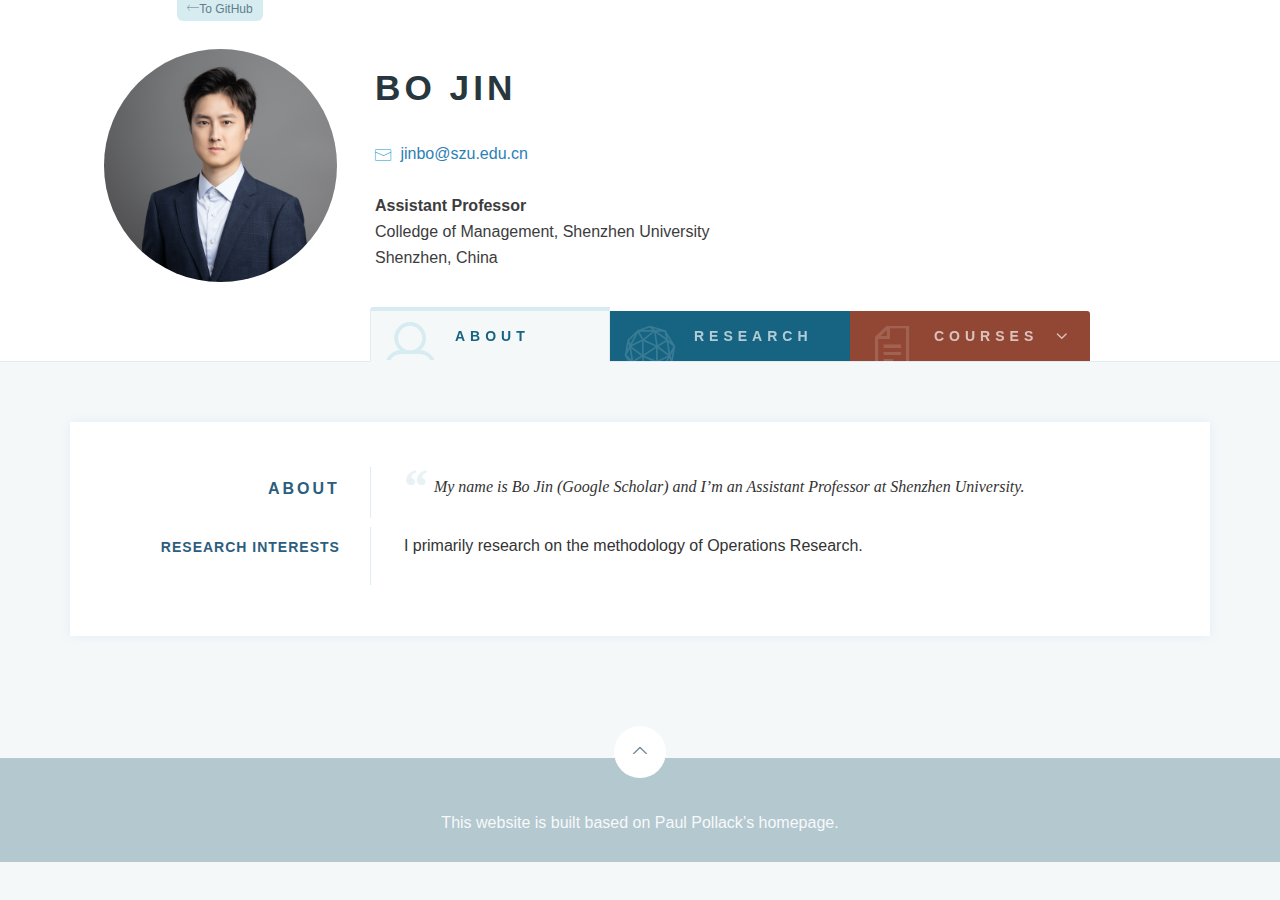
==== index.html @ fa3f7603 "First commit" ====
<!doctype html>
<html lang="en">

<head>
    <meta charset="utf-8">
    <title>Bo Jin</title>
    <meta name="viewport" content="width=device-width, initial-scale=1.0">
    <link href="css/bootstrap.min.css" rel="stylesheet" type="text/css" media="all" />
    <link href="css/iconsmind.css" rel="stylesheet" type="text/css" media="all" />
    <link href="css/interface-icons.css" rel="stylesheet" type="text/css" media="all" />
    <link href="css/pp-interface-icons.css" rel="stylesheet" type="text/css" media="all" />
    <link href="css/theme.css" rel="stylesheet" type="text/css" media="all" />
    <link href="css/custom.css" rel="stylesheet" type="text/css" media="all" />
</head>

<body class="">
    <a id="top"></a>
    <div class="loader"></div>
    <header class="transition--fade">
        <div class="main-header">
            <div class="container header">
                <div class="row col-sm-12">
                    <div class="col-sm-3 avatar-wrapper text-center">
                        <span class="dept-link"><a href="https://github.com/jinboszu/"><i class="icon-Left"></i>To GitHub</a></span>
                        <img alt="Profile Image" class="profile__avatar" src="img/jinbo-avatar.jpg" />
                    </div>
                    <div class="profile-block col-sm-9">
                        <h1>Bo Jin</h1>
                        <p class="profile-email"><i class="icon-Mail-2 icon icon--xs"></i> <a href="mailto:jinbo@szu.edu.cn">jinbo@szu.edu.cn</a></p>
                        <p class="profile-desc"><span class="job-title">Assistant Professor</span>
                            <br> Colledge of Management, Shenzhen University
                            <br> Shenzhen, China</p>
                    </div>
                </div>
            </div>
        </div>
    </header>
    <nav class="transition--fade">
        <div class="container nav-tab">
            <div class="row">
                <div class="col-sm-12 nav-tab__upper">
                    <div class="col-sm-3 text-center logo-module-wrapper">
                        <div class="nav-module logo-module left">
                            <a href="index.html">
                                    Bo Jin
                                </a>
                        </div>
                    </div>
                    <div class="col-sm-9">
                        <div class="nav-bar" data-fixed-at="400">
                            <div class="nav-module menu-module left">
                                <ul class="menu">
                                    <li class="active">
                                        <!-- Add 'active' class to the current active page -->
                                        <!-- <li class="active"> -->
                                        <a href="#">
                                            <i class="pp-icon-user icon icon--lg"></i> About
                                        </a>
                                    </li>
                                    <li>
                                        <a href="research.html">
                                            <i class="pp-icon-geometry icon icon--lg"></i> Research
                                        </a>
                                    </li>
                                    <li>
                                        <a href="#" class="menu-has-child">
                                            <i class="pp-icon-doc icon icon--lg"></i> Courses
                                        </a>
                                        <ul>
                                          <li><a href="3100f22.html">MATH 3100</a></li>
                                        </ul>
                                    </li>
                                </ul>
                                <!--end menu-->
                            </div>
                            <!--end nav module-->
                        </div>
                        <!--end nav bar-->
                    </div>
                </div>
                <!--end- nav-bar-upper-->
            </div>
            <!--end row-->
        </div>
        <!--end of row-->
    </nav>
    <div class="main-container transition--fade transition--active">
        <section class="content">
            <div class="container">
                <div class="row">
                    <div class="main-content">
                        <div class="content__container content--animate">

                            <!-- begin content item -->
                            <div class="col-sm-12 content__item">
                                <div class="card">
                                    <div class="card__body boxed boxed--lg bg--white">

                                        <div class="module-block row">

                                            <!-- begin block title -->
                                            <div class="module-title col-sm-3 text-right">
                                                <h5>About</h5>
                                            </div>
                                            <!-- end block title -->
                                            <!-- begin content block -->
                                            <div class="module-content col-sm-9">
                                                <blockquote>My name is Bo Jin (Google Scholar) and I’m an Assistant Professor at Shenzhen University.</span>
                                                </blockquote>
                                            </div>
                                            <!-- end content block -->

                                        </div>

                                        <div class="module-block row">
                                            <div class="module-title col-sm-3 text-right">
                                                <h6>Research Interests</h6>
                                            </div>
                                            <div class="module-content col-sm-9">
                                                <p>I primarily research on the methodology of Operations Research.</p>
                                            </div>
                                        </div>
                                    </div>
                                </div>
                            </div>
                            <!--end item-->

                        </div>
                        <!--end of content container-->
                    </div>
                    <!--end main content-->
                </div>
                <!--end row-->
            </div>
            <!--end of container-->
        </section>
        <footer class="footer-4">
            <div class="footer__lower">
                <div class="container">
                    <div class="row">
                        <div class="col-sm-12 text-center">
                            <a href="#top" class="inner-link top-link">
                                <i class="interface-up-open-big"></i>
                            </a>
                        </div>
                        <div class="col-sm-12 text-center">
                            <p style="color: #ffffff">This website is built based on <a href="http://pollack.uga.edu/" style="color: #ffffff">Paul Pollack’s homepage</a>.</p>
                        </div>
                    </div>
                    <!--end of row-->
                </div>
                <!--end of container-->
            </div>
            <!--end of footer__lower-->
        </footer>
    </div>
    <script src="js/jquery-2.1.4.min.js"></script>
    <script src="js/bootstrap.min.js"></script>
    <script src="js/isotope.min.js"></script>
    <script src="js/smooth-scroll.min.js"></script>
    <script src="js/scrollreveal.min.js"></script>
    <script src="js/scripts.js"></script>
</body>

</html>
---- css/iconsmind.css ----
@font-face {
	font-family: 'iconsmind';
	src:url('../fonts/iconsmind.eot?#iefix-rdmvgc') format('embedded-opentype');
	src:url('../fonts/iconsmind.woff') format('woff'),
		url('../fonts/iconsmind.ttf') format('truetype');
	font-weight: normal;
	font-style: normal;
}

[class^="icon-"], [class*=" icon-"] {
	font-family: 'iconsmind';
	speak: none;
	font-style: normal;
	font-weight: normal;
	font-variant: normal;
	text-transform: none;
	line-height: 1;
	/* Better Font Rendering =========== */
	-webkit-font-smoothing: antialiased;
	-moz-osx-font-smoothing: grayscale;
}

.icon-A-Z:before {
	content: "\e600";
}
.icon-Aa:before {
	content: "\e601";
}
.icon-Add-Bag:before {
	content: "\e602";
}
.icon-Add-Basket:before {
	content: "\e603";
}
.icon-Add-Cart:before {
	content: "\e604";
}
.icon-Add-File:before {
	content: "\e605";
}
.icon-Add-SpaceAfterParagraph:before {
	content: "\e606";
}
.icon-Add-SpaceBeforeParagraph:before {
	content: "\e607";
}
.icon-Add-User:before {
	content: "\e608";
}
.icon-Add-UserStar:before {
	content: "\e609";
}
.icon-Add-Window:before {
	content: "\e60a";
}
.icon-Add:before {
	content: "\e60b";
}
.icon-Address-Book:before {
	content: "\e60c";
}
.icon-Address-Book2:before {
	content: "\e60d";
}
.icon-Administrator:before {
	content: "\e60e";
}
.icon-Aerobics-2:before {
	content: "\e60f";
}
.icon-Aerobics-3:before {
	content: "\e610";
}
.icon-Aerobics:before {
	content: "\e611";
}
.icon-Affiliate:before {
	content: "\e612";
}
.icon-Aim:before {
	content: "\e613";
}
.icon-Air-Balloon:before {
	content: "\e614";
}
.icon-Airbrush:before {
	content: "\e615";
}
.icon-Airship:before {
	content: "\e616";
}
.icon-Alarm-Clock:before {
	content: "\e617";
}
.icon-Alarm-Clock2:before {
	content: "\e618";
}
.icon-Alarm:before {
	content: "\e619";
}
.icon-Alien-2:before {
	content: "\e61a";
}
.icon-Alien:before {
	content: "\e61b";
}
.icon-Aligator:before {
	content: "\e61c";
}
.icon-Align-Center:before {
	content: "\e61d";
}
.icon-Align-JustifyAll:before {
	content: "\e61e";
}
.icon-Align-JustifyCenter:before {
	content: "\e61f";
}
.icon-Align-JustifyLeft:before {
	content: "\e620";
}
.icon-Align-JustifyRight:before {
	content: "\e621";
}
.icon-Align-Left:before {
	content: "\e622";
}
.icon-Align-Right:before {
	content: "\e623";
}
.icon-Alpha:before {
	content: "\e624";
}
.icon-Ambulance:before {
	content: "\e625";
}
.icon-AMX:before {
	content: "\e626";
}
.icon-Anchor-2:before {
	content: "\e627";
}
.icon-Anchor:before {
	content: "\e628";
}
.icon-Android-Store:before {
	content: "\e629";
}
.icon-Android:before {
	content: "\e62a";
}
.icon-Angel-Smiley:before {
	content: "\e62b";
}
.icon-Angel:before {
	content: "\e62c";
}
.icon-Angry:before {
	content: "\e62d";
}
.icon-Apple-Bite:before {
	content: "\e62e";
}
.icon-Apple-Store:before {
	content: "\e62f";
}
.icon-Apple:before {
	content: "\e630";
}
.icon-Approved-Window:before {
	content: "\e631";
}
.icon-Aquarius-2:before {
	content: "\e632";
}
.icon-Aquarius:before {
	content: "\e633";
}
.icon-Archery-2:before {
	content: "\e634";
}
.icon-Archery:before {
	content: "\e635";
}
.icon-Argentina:before {
	content: "\e636";
}
.icon-Aries-2:before {
	content: "\e637";
}
.icon-Aries:before {
	content: "\e638";
}
.icon-Army-Key:before {
	content: "\e639";
}
.icon-Arrow-Around:before {
	content: "\e63a";
}
.icon-Arrow-Back3:before {
	content: "\e63b";
}
.icon-Arrow-Back:before {
	content: "\e63c";
}
.icon-Arrow-Back2:before {
	content: "\e63d";
}
.icon-Arrow-Barrier:before {
	content: "\e63e";
}
.icon-Arrow-Circle:before {
	content: "\e63f";
}
.icon-Arrow-Cross:before {
	content: "\e640";
}
.icon-Arrow-Down:before {
	content: "\e641";
}
.icon-Arrow-Down2:before {
	content: "\e642";
}
.icon-Arrow-Down3:before {
	content: "\e643";
}
.icon-Arrow-DowninCircle:before {
	content: "\e644";
}
.icon-Arrow-Fork:before {
	content: "\e645";
}
.icon-Arrow-Forward:before {
	content: "\e646";
}
.icon-Arrow-Forward2:before {
	content: "\e647";
}
.icon-Arrow-From:before {
	content: "\e648";
}
.icon-Arrow-Inside:before {
	content: "\e649";
}
.icon-Arrow-Inside45:before {
	content: "\e64a";
}
.icon-Arrow-InsideGap:before {
	content: "\e64b";
}
.icon-Arrow-InsideGap45:before {
	content: "\e64c";
}
.icon-Arrow-Into:before {
	content: "\e64d";
}
.icon-Arrow-Join:before {
	content: "\e64e";
}
.icon-Arrow-Junction:before {
	content: "\e64f";
}
.icon-Arrow-Left:before {
	content: "\e650";
}
.icon-Arrow-Left2:before {
	content: "\e651";
}
.icon-Arrow-LeftinCircle:before {
	content: "\e652";
}
.icon-Arrow-Loop:before {
	content: "\e653";
}
.icon-Arrow-Merge:before {
	content: "\e654";
}
.icon-Arrow-Mix:before {
	content: "\e655";
}
.icon-Arrow-Next:before {
	content: "\e656";
}
.icon-Arrow-OutLeft:before {
	content: "\e657";
}
.icon-Arrow-OutRight:before {
	content: "\e658";
}
.icon-Arrow-Outside:before {
	content: "\e659";
}
.icon-Arrow-Outside45:before {
	content: "\e65a";
}
.icon-Arrow-OutsideGap:before {
	content: "\e65b";
}
.icon-Arrow-OutsideGap45:before {
	content: "\e65c";
}
.icon-Arrow-Over:before {
	content: "\e65d";
}
.icon-Arrow-Refresh:before {
	content: "\e65e";
}
.icon-Arrow-Refresh2:before {
	content: "\e65f";
}
.icon-Arrow-Right:before {
	content: "\e660";
}
.icon-Arrow-Right2:before {
	content: "\e661";
}
.icon-Arrow-RightinCircle:before {
	content: "\e662";
}
.icon-Arrow-Shuffle:before {
	content: "\e663";
}
.icon-Arrow-Squiggly:before {
	content: "\e664";
}
.icon-Arrow-Through:before {
	content: "\e665";
}
.icon-Arrow-To:before {
	content: "\e666";
}
.icon-Arrow-TurnLeft:before {
	content: "\e667";
}
.icon-Arrow-TurnRight:before {
	content: "\e668";
}
.icon-Arrow-Up:before {
	content: "\e669";
}
.icon-Arrow-Up2:before {
	content: "\e66a";
}
.icon-Arrow-Up3:before {
	content: "\e66b";
}
.icon-Arrow-UpinCircle:before {
	content: "\e66c";
}
.icon-Arrow-XLeft:before {
	content: "\e66d";
}
.icon-Arrow-XRight:before {
	content: "\e66e";
}
.icon-Ask:before {
	content: "\e66f";
}
.icon-Assistant:before {
	content: "\e670";
}
.icon-Astronaut:before {
	content: "\e671";
}
.icon-At-Sign:before {
	content: "\e672";
}
.icon-ATM:before {
	content: "\e673";
}
.icon-Atom:before {
	content: "\e674";
}
.icon-Audio:before {
	content: "\e675";
}
.icon-Auto-Flash:before {
	content: "\e676";
}
.icon-Autumn:before {
	content: "\e677";
}
.icon-Baby-Clothes:before {
	content: "\e678";
}
.icon-Baby-Clothes2:before {
	content: "\e679";
}
.icon-Baby-Cry:before {
	content: "\e67a";
}
.icon-Baby:before {
	content: "\e67b";
}
.icon-Back2:before {
	content: "\e67c";
}
.icon-Back-Media:before {
	content: "\e67d";
}
.icon-Back-Music:before {
	content: "\e67e";
}
.icon-Back:before {
	content: "\e67f";
}
.icon-Background:before {
	content: "\e680";
}
.icon-Bacteria:before {
	content: "\e681";
}
.icon-Bag-Coins:before {
	content: "\e682";
}
.icon-Bag-Items:before {
	content: "\e683";
}
.icon-Bag-Quantity:before {
	content: "\e684";
}
.icon-Bag:before {
	content: "\e685";
}
.icon-Bakelite:before {
	content: "\e686";
}
.icon-Ballet-Shoes:before {
	content: "\e687";
}
.icon-Balloon:before {
	content: "\e688";
}
.icon-Banana:before {
	content: "\e689";
}
.icon-Band-Aid:before {
	content: "\e68a";
}
.icon-Bank:before {
	content: "\e68b";
}
.icon-Bar-Chart:before {
	content: "\e68c";
}
.icon-Bar-Chart2:before {
	content: "\e68d";
}
.icon-Bar-Chart3:before {
	content: "\e68e";
}
.icon-Bar-Chart4:before {
	content: "\e68f";
}
.icon-Bar-Chart5:before {
	content: "\e690";
}
.icon-Bar-Code:before {
	content: "\e691";
}
.icon-Barricade-2:before {
	content: "\e692";
}
.icon-Barricade:before {
	content: "\e693";
}
.icon-Baseball:before {
	content: "\e694";
}
.icon-Basket-Ball:before {
	content: "\e695";
}
.icon-Basket-Coins:before {
	content: "\e696";
}
.icon-Basket-Items:before {
	content: "\e697";
}
.icon-Basket-Quantity:before {
	content: "\e698";
}
.icon-Bat-2:before {
	content: "\e699";
}
.icon-Bat:before {
	content: "\e69a";
}
.icon-Bathrobe:before {
	content: "\e69b";
}
.icon-Batman-Mask:before {
	content: "\e69c";
}
.icon-Battery-0:before {
	content: "\e69d";
}
.icon-Battery-25:before {
	content: "\e69e";
}
.icon-Battery-50:before {
	content: "\e69f";
}
.icon-Battery-75:before {
	content: "\e6a0";
}
.icon-Battery-100:before {
	content: "\e6a1";
}
.icon-Battery-Charge:before {
	content: "\e6a2";
}
.icon-Bear:before {
	content: "\e6a3";
}
.icon-Beard-2:before {
	content: "\e6a4";
}
.icon-Beard-3:before {
	content: "\e6a5";
}
.icon-Beard:before {
	content: "\e6a6";
}
.icon-Bebo:before {
	content: "\e6a7";
}
.icon-Bee:before {
	content: "\e6a8";
}
.icon-Beer-Glass:before {
	content: "\e6a9";
}
.icon-Beer:before {
	content: "\e6aa";
}
.icon-Bell-2:before {
	content: "\e6ab";
}
.icon-Bell:before {
	content: "\e6ac";
}
.icon-Belt-2:before {
	content: "\e6ad";
}
.icon-Belt-3:before {
	content: "\e6ae";
}
.icon-Belt:before {
	content: "\e6af";
}
.icon-Berlin-Tower:before {
	content: "\e6b0";
}
.icon-Beta:before {
	content: "\e6b1";
}
.icon-Betvibes:before {
	content: "\e6b2";
}
.icon-Bicycle-2:before {
	content: "\e6b3";
}
.icon-Bicycle-3:before {
	content: "\e6b4";
}
.icon-Bicycle:before {
	content: "\e6b5";
}
.icon-Big-Bang:before {
	content: "\e6b6";
}
.icon-Big-Data:before {
	content: "\e6b7";
}
.icon-Bike-Helmet:before {
	content: "\e6b8";
}
.icon-Bikini:before {
	content: "\e6b9";
}
.icon-Bilk-Bottle2:before {
	content: "\e6ba";
}
.icon-Billing:before {
	content: "\e6bb";
}
.icon-Bing:before {
	content: "\e6bc";
}
.icon-Binocular:before {
	content: "\e6bd";
}
.icon-Bio-Hazard:before {
	content: "\e6be";
}
.icon-Biotech:before {
	content: "\e6bf";
}
.icon-Bird-DeliveringLetter:before {
	content: "\e6c0";
}
.icon-Bird:before {
	content: "\e6c1";
}
.icon-Birthday-Cake:before {
	content: "\e6c2";
}
.icon-Bisexual:before {
	content: "\e6c3";
}
.icon-Bishop:before {
	content: "\e6c4";
}
.icon-Bitcoin:before {
	content: "\e6c5";
}
.icon-Black-Cat:before {
	content: "\e6c6";
}
.icon-Blackboard:before {
	content: "\e6c7";
}
.icon-Blinklist:before {
	content: "\e6c8";
}
.icon-Block-Cloud:before {
	content: "\e6c9";
}
.icon-Block-Window:before {
	content: "\e6ca";
}
.icon-Blogger:before {
	content: "\e6cb";
}
.icon-Blood:before {
	content: "\e6cc";
}
.icon-Blouse:before {
	content: "\e6cd";
}
.icon-Blueprint:before {
	content: "\e6ce";
}
.icon-Board:before {
	content: "\e6cf";
}
.icon-Bodybuilding:before {
	content: "\e6d0";
}
.icon-Bold-Text:before {
	content: "\e6d1";
}
.icon-Bone:before {
	content: "\e6d2";
}
.icon-Bones:before {
	content: "\e6d3";
}
.icon-Book:before {
	content: "\e6d4";
}
.icon-Bookmark:before {
	content: "\e6d5";
}
.icon-Books-2:before {
	content: "\e6d6";
}
.icon-Books:before {
	content: "\e6d7";
}
.icon-Boom:before {
	content: "\e6d8";
}
.icon-Boot-2:before {
	content: "\e6d9";
}
.icon-Boot:before {
	content: "\e6da";
}
.icon-Bottom-ToTop:before {
	content: "\e6db";
}
.icon-Bow-2:before {
	content: "\e6dc";
}
.icon-Bow-3:before {
	content: "\e6dd";
}
.icon-Bow-4:before {
	content: "\e6de";
}
.icon-Bow-5:before {
	content: "\e6df";
}
.icon-Bow-6:before {
	content: "\e6e0";
}
.icon-Bow:before {
	content: "\e6e1";
}
.icon-Bowling-2:before {
	content: "\e6e2";
}
.icon-Bowling:before {
	content: "\e6e3";
}
.icon-Box2:before {
	content: "\e6e4";
}
.icon-Box-Close:before {
	content: "\e6e5";
}
.icon-Box-Full:before {
	content: "\e6e6";
}
.icon-Box-Open:before {
	content: "\e6e7";
}
.icon-Box-withFolders:before {
	content: "\e6e8";
}
.icon-Box:before {
	content: "\e6e9";
}
.icon-Boy:before {
	content: "\e6ea";
}
.icon-Bra:before {
	content: "\e6eb";
}
.icon-Brain-2:before {
	content: "\e6ec";
}
.icon-Brain-3:before {
	content: "\e6ed";
}
.icon-Brain:before {
	content: "\e6ee";
}
.icon-Brazil:before {
	content: "\e6ef";
}
.icon-Bread-2:before {
	content: "\e6f0";
}
.icon-Bread:before {
	content: "\e6f1";
}
.icon-Bridge:before {
	content: "\e6f2";
}
.icon-Brightkite:before {
	content: "\e6f3";
}
.icon-Broke-Link2:before {
	content: "\e6f4";
}
.icon-Broken-Link:before {
	content: "\e6f5";
}
.icon-Broom:before {
	content: "\e6f6";
}
.icon-Brush:before {
	content: "\e6f7";
}
.icon-Bucket:before {
	content: "\e6f8";
}
.icon-Bug:before {
	content: "\e6f9";
}
.icon-Building:before {
	content: "\e6fa";
}
.icon-Bulleted-List:before {
	content: "\e6fb";
}
.icon-Bus-2:before {
	content: "\e6fc";
}
.icon-Bus:before {
	content: "\e6fd";
}
.icon-Business-Man:before {
	content: "\e6fe";
}
.icon-Business-ManWoman:before {
	content: "\e6ff";
}
.icon-Business-Mens:before {
	content: "\e700";
}
.icon-Business-Woman:before {
	content: "\e701";
}
.icon-Butterfly:before {
	content: "\e702";
}
.icon-Button:before {
	content: "\e703";
}
.icon-Cable-Car:before {
	content: "\e704";
}
.icon-Cake:before {
	content: "\e705";
}
.icon-Calculator-2:before {
	content: "\e706";
}
.icon-Calculator-3:before {
	content: "\e707";
}
.icon-Calculator:before {
	content: "\e708";
}
.icon-Calendar-2:before {
	content: "\e709";
}
.icon-Calendar-3:before {
	content: "\e70a";
}
.icon-Calendar-4:before {
	content: "\e70b";
}
.icon-Calendar-Clock:before {
	content: "\e70c";
}
.icon-Calendar:before {
	content: "\e70d";
}
.icon-Camel:before {
	content: "\e70e";
}
.icon-Camera-2:before {
	content: "\e70f";
}
.icon-Camera-3:before {
	content: "\e710";
}
.icon-Camera-4:before {
	content: "\e711";
}
.icon-Camera-5:before {
	content: "\e712";
}
.icon-Camera-Back:before {
	content: "\e713";
}
.icon-Camera:before {
	content: "\e714";
}
.icon-Can-2:before {
	content: "\e715";
}
.icon-Can:before {
	content: "\e716";
}
.icon-Canada:before {
	content: "\e717";
}
.icon-Cancer-2:before {
	content: "\e718";
}
.icon-Cancer-3:before {
	content: "\e719";
}
.icon-Cancer:before {
	content: "\e71a";
}
.icon-Candle:before {
	content: "\e71b";
}
.icon-Candy-Cane:before {
	content: "\e71c";
}
.icon-Candy:before {
	content: "\e71d";
}
.icon-Cannon:before {
	content: "\e71e";
}
.icon-Cap-2:before {
	content: "\e71f";
}
.icon-Cap-3:before {
	content: "\e720";
}
.icon-Cap-Smiley:before {
	content: "\e721";
}
.icon-Cap:before {
	content: "\e722";
}
.icon-Capricorn-2:before {
	content: "\e723";
}
.icon-Capricorn:before {
	content: "\e724";
}
.icon-Car-2:before {
	content: "\e725";
}
.icon-Car-3:before {
	content: "\e726";
}
.icon-Car-Coins:before {
	content: "\e727";
}
.icon-Car-Items:before {
	content: "\e728";
}
.icon-Car-Wheel:before {
	content: "\e729";
}
.icon-Car:before {
	content: "\e72a";
}
.icon-Cardigan:before {
	content: "\e72b";
}
.icon-Cardiovascular:before {
	content: "\e72c";
}
.icon-Cart-Quantity:before {
	content: "\e72d";
}
.icon-Casette-Tape:before {
	content: "\e72e";
}
.icon-Cash-Register:before {
	content: "\e72f";
}
.icon-Cash-register2:before {
	content: "\e730";
}
.icon-Castle:before {
	content: "\e731";
}
.icon-Cat:before {
	content: "\e732";
}
.icon-Cathedral:before {
	content: "\e733";
}
.icon-Cauldron:before {
	content: "\e734";
}
.icon-CD-2:before {
	content: "\e735";
}
.icon-CD-Cover:before {
	content: "\e736";
}
.icon-CD:before {
	content: "\e737";
}
.icon-Cello:before {
	content: "\e738";
}
.icon-Celsius:before {
	content: "\e739";
}
.icon-Chacked-Flag:before {
	content: "\e73a";
}
.icon-Chair:before {
	content: "\e73b";
}
.icon-Charger:before {
	content: "\e73c";
}
.icon-Check-2:before {
	content: "\e73d";
}
.icon-Check:before {
	content: "\e73e";
}
.icon-Checked-User:before {
	content: "\e73f";
}
.icon-Checkmate:before {
	content: "\e740";
}
.icon-Checkout-Bag:before {
	content: "\e741";
}
.icon-Checkout-Basket:before {
	content: "\e742";
}
.icon-Checkout:before {
	content: "\e743";
}
.icon-Cheese:before {
	content: "\e744";
}
.icon-Cheetah:before {
	content: "\e745";
}
.icon-Chef-Hat:before {
	content: "\e746";
}
.icon-Chef-Hat2:before {
	content: "\e747";
}
.icon-Chef:before {
	content: "\e748";
}
.icon-Chemical-2:before {
	content: "\e749";
}
.icon-Chemical-3:before {
	content: "\e74a";
}
.icon-Chemical-4:before {
	content: "\e74b";
}
.icon-Chemical-5:before {
	content: "\e74c";
}
.icon-Chemical:before {
	content: "\e74d";
}
.icon-Chess-Board:before {
	content: "\e74e";
}
.icon-Chess:before {
	content: "\e74f";
}
.icon-Chicken:before {
	content: "\e750";
}
.icon-Chile:before {
	content: "\e751";
}
.icon-Chimney:before {
	content: "\e752";
}
.icon-China:before {
	content: "\e753";
}
.icon-Chinese-Temple:before {
	content: "\e754";
}
.icon-Chip:before {
	content: "\e755";
}
.icon-Chopsticks-2:before {
	content: "\e756";
}
.icon-Chopsticks:before {
	content: "\e757";
}
.icon-Christmas-Ball:before {
	content: "\e758";
}
.icon-Christmas-Bell:before {
	content: "\e759";
}
.icon-Christmas-Candle:before {
	content: "\e75a";
}
.icon-Christmas-Hat:before {
	content: "\e75b";
}
.icon-Christmas-Sleigh:before {
	content: "\e75c";
}
.icon-Christmas-Snowman:before {
	content: "\e75d";
}
.icon-Christmas-Sock:before {
	content: "\e75e";
}
.icon-Christmas-Tree:before {
	content: "\e75f";
}
.icon-Christmas:before {
	content: "\e760";
}
.icon-Chrome:before {
	content: "\e761";
}
.icon-Chrysler-Building:before {
	content: "\e762";
}
.icon-Cinema:before {
	content: "\e763";
}
.icon-Circular-Point:before {
	content: "\e764";
}
.icon-City-Hall:before {
	content: "\e765";
}
.icon-Clamp:before {
	content: "\e766";
}
.icon-Clapperboard-Close:before {
	content: "\e767";
}
.icon-Clapperboard-Open:before {
	content: "\e768";
}
.icon-Claps:before {
	content: "\e769";
}
.icon-Clef:before {
	content: "\e76a";
}
.icon-Clinic:before {
	content: "\e76b";
}
.icon-Clock-2:before {
	content: "\e76c";
}
.icon-Clock-3:before {
	content: "\e76d";
}
.icon-Clock-4:before {
	content: "\e76e";
}
.icon-Clock-Back:before {
	content: "\e76f";
}
.icon-Clock-Forward:before {
	content: "\e770";
}
.icon-Clock:before {
	content: "\e771";
}
.icon-Close-Window:before {
	content: "\e772";
}
.icon-Close:before {
	content: "\e773";
}
.icon-Clothing-Store:before {
	content: "\e774";
}
.icon-Cloud--:before {
	content: "\e775";
}
.icon-Cloud-:before {
	content: "\e776";
}
.icon-Cloud-Camera:before {
	content: "\e777";
}
.icon-Cloud-Computer:before {
	content: "\e778";
}
.icon-Cloud-Email:before {
	content: "\e779";
}
.icon-Cloud-Hail:before {
	content: "\e77a";
}
.icon-Cloud-Laptop:before {
	content: "\e77b";
}
.icon-Cloud-Lock:before {
	content: "\e77c";
}
.icon-Cloud-Moon:before {
	content: "\e77d";
}
.icon-Cloud-Music:before {
	content: "\e77e";
}
.icon-Cloud-Picture:before {
	content: "\e77f";
}
.icon-Cloud-Rain:before {
	content: "\e780";
}
.icon-Cloud-Remove:before {
	content: "\e781";
}
.icon-Cloud-Secure:before {
	content: "\e782";
}
.icon-Cloud-Settings:before {
	content: "\e783";
}
.icon-Cloud-Smartphone:before {
	content: "\e784";
}
.icon-Cloud-Snow:before {
	content: "\e785";
}
.icon-Cloud-Sun:before {
	content: "\e786";
}
.icon-Cloud-Tablet:before {
	content: "\e787";
}
.icon-Cloud-Video:before {
	content: "\e788";
}
.icon-Cloud-Weather:before {
	content: "\e789";
}
.icon-Cloud:before {
	content: "\e78a";
}
.icon-Clouds-Weather:before {
	content: "\e78b";
}
.icon-Clouds:before {
	content: "\e78c";
}
.icon-Clown:before {
	content: "\e78d";
}
.icon-CMYK:before {
	content: "\e78e";
}
.icon-Coat:before {
	content: "\e78f";
}
.icon-Cocktail:before {
	content: "\e790";
}
.icon-Coconut:before {
	content: "\e791";
}
.icon-Code-Window:before {
	content: "\e792";
}
.icon-Coding:before {
	content: "\e793";
}
.icon-Coffee-2:before {
	content: "\e794";
}
.icon-Coffee-Bean:before {
	content: "\e795";
}
.icon-Coffee-Machine:before {
	content: "\e796";
}
.icon-Coffee-toGo:before {
	content: "\e797";
}
.icon-Coffee:before {
	content: "\e798";
}
.icon-Coffin:before {
	content: "\e799";
}
.icon-Coin:before {
	content: "\e79a";
}
.icon-Coins-2:before {
	content: "\e79b";
}
.icon-Coins-3:before {
	content: "\e79c";
}
.icon-Coins:before {
	content: "\e79d";
}
.icon-Colombia:before {
	content: "\e79e";
}
.icon-Colosseum:before {
	content: "\e79f";
}
.icon-Column-2:before {
	content: "\e7a0";
}
.icon-Column-3:before {
	content: "\e7a1";
}
.icon-Column:before {
	content: "\e7a2";
}
.icon-Comb-2:before {
	content: "\e7a3";
}
.icon-Comb:before {
	content: "\e7a4";
}
.icon-Communication-Tower:before {
	content: "\e7a5";
}
.icon-Communication-Tower2:before {
	content: "\e7a6";
}
.icon-Compass-2:before {
	content: "\e7a7";
}
.icon-Compass-3:before {
	content: "\e7a8";
}
.icon-Compass-4:before {
	content: "\e7a9";
}
.icon-Compass-Rose:before {
	content: "\e7aa";
}
.icon-Compass:before {
	content: "\e7ab";
}
.icon-Computer-2:before {
	content: "\e7ac";
}
.icon-Computer-3:before {
	content: "\e7ad";
}
.icon-Computer-Secure:before {
	content: "\e7ae";
}
.icon-Computer:before {
	content: "\e7af";
}
.icon-Conference:before {
	content: "\e7b0";
}
.icon-Confused:before {
	content: "\e7b1";
}
.icon-Conservation:before {
	content: "\e7b2";
}
.icon-Consulting:before {
	content: "\e7b3";
}
.icon-Contrast:before {
	content: "\e7b4";
}
.icon-Control-2:before {
	content: "\e7b5";
}
.icon-Control:before {
	content: "\e7b6";
}
.icon-Cookie-Man:before {
	content: "\e7b7";
}
.icon-Cookies:before {
	content: "\e7b8";
}
.icon-Cool-Guy:before {
	content: "\e7b9";
}
.icon-Cool:before {
	content: "\e7ba";
}
.icon-Copyright:before {
	content: "\e7bb";
}
.icon-Costume:before {
	content: "\e7bc";
}
.icon-Couple-Sign:before {
	content: "\e7bd";
}
.icon-Cow:before {
	content: "\e7be";
}
.icon-CPU:before {
	content: "\e7bf";
}
.icon-Crane:before {
	content: "\e7c0";
}
.icon-Cranium:before {
	content: "\e7c1";
}
.icon-Credit-Card:before {
	content: "\e7c2";
}
.icon-Credit-Card2:before {
	content: "\e7c3";
}
.icon-Credit-Card3:before {
	content: "\e7c4";
}
.icon-Cricket:before {
	content: "\e7c5";
}
.icon-Criminal:before {
	content: "\e7c6";
}
.icon-Croissant:before {
	content: "\e7c7";
}
.icon-Crop-2:before {
	content: "\e7c8";
}
.icon-Crop-3:before {
	content: "\e7c9";
}
.icon-Crown-2:before {
	content: "\e7ca";
}
.icon-Crown:before {
	content: "\e7cb";
}
.icon-Crying:before {
	content: "\e7cc";
}
.icon-Cube-Molecule:before {
	content: "\e7cd";
}
.icon-Cube-Molecule2:before {
	content: "\e7ce";
}
.icon-Cupcake:before {
	content: "\e7cf";
}
.icon-Cursor-Click:before {
	content: "\e7d0";
}
.icon-Cursor-Click2:before {
	content: "\e7d1";
}
.icon-Cursor-Move:before {
	content: "\e7d2";
}
.icon-Cursor-Move2:before {
	content: "\e7d3";
}
.icon-Cursor-Select:before {
	content: "\e7d4";
}
.icon-Cursor:before {
	content: "\e7d5";
}
.icon-D-Eyeglasses:before {
	content: "\e7d6";
}
.icon-D-Eyeglasses2:before {
	content: "\e7d7";
}
.icon-Dam:before {
	content: "\e7d8";
}
.icon-Danemark:before {
	content: "\e7d9";
}
.icon-Danger-2:before {
	content: "\e7da";
}
.icon-Danger:before {
	content: "\e7db";
}
.icon-Dashboard:before {
	content: "\e7dc";
}
.icon-Data-Backup:before {
	content: "\e7dd";
}
.icon-Data-Block:before {
	content: "\e7de";
}
.icon-Data-Center:before {
	content: "\e7df";
}
.icon-Data-Clock:before {
	content: "\e7e0";
}
.icon-Data-Cloud:before {
	content: "\e7e1";
}
.icon-Data-Compress:before {
	content: "\e7e2";
}
.icon-Data-Copy:before {
	content: "\e7e3";
}
.icon-Data-Download:before {
	content: "\e7e4";
}
.icon-Data-Financial:before {
	content: "\e7e5";
}
.icon-Data-Key:before {
	content: "\e7e6";
}
.icon-Data-Lock:before {
	content: "\e7e7";
}
.icon-Data-Network:before {
	content: "\e7e8";
}
.icon-Data-Password:before {
	content: "\e7e9";
}
.icon-Data-Power:before {
	content: "\e7ea";
}
.icon-Data-Refresh:before {
	content: "\e7eb";
}
.icon-Data-Save:before {
	content: "\e7ec";
}
.icon-Data-Search:before {
	content: "\e7ed";
}
.icon-Data-Security:before {
	content: "\e7ee";
}
.icon-Data-Settings:before {
	content: "\e7ef";
}
.icon-Data-Sharing:before {
	content: "\e7f0";
}
.icon-Data-Shield:before {
	content: "\e7f1";
}
.icon-Data-Signal:before {
	content: "\e7f2";
}
.icon-Data-Storage:before {
	content: "\e7f3";
}
.icon-Data-Stream:before {
	content: "\e7f4";
}
.icon-Data-Transfer:before {
	content: "\e7f5";
}
.icon-Data-Unlock:before {
	content: "\e7f6";
}
.icon-Data-Upload:before {
	content: "\e7f7";
}
.icon-Data-Yes:before {
	content: "\e7f8";
}
.icon-Data:before {
	content: "\e7f9";
}
.icon-David-Star:before {
	content: "\e7fa";
}
.icon-Daylight:before {
	content: "\e7fb";
}
.icon-Death:before {
	content: "\e7fc";
}
.icon-Debian:before {
	content: "\e7fd";
}
.icon-Dec:before {
	content: "\e7fe";
}
.icon-Decrase-Inedit:before {
	content: "\e7ff";
}
.icon-Deer-2:before {
	content: "\e800";
}
.icon-Deer:before {
	content: "\e801";
}
.icon-Delete-File:before {
	content: "\e802";
}
.icon-Delete-Window:before {
	content: "\e803";
}
.icon-Delicious:before {
	content: "\e804";
}
.icon-Depression:before {
	content: "\e805";
}
.icon-Deviantart:before {
	content: "\e806";
}
.icon-Device-SyncwithCloud:before {
	content: "\e807";
}
.icon-Diamond:before {
	content: "\e808";
}
.icon-Dice-2:before {
	content: "\e809";
}
.icon-Dice:before {
	content: "\e80a";
}
.icon-Digg:before {
	content: "\e80b";
}
.icon-Digital-Drawing:before {
	content: "\e80c";
}
.icon-Diigo:before {
	content: "\e80d";
}
.icon-Dinosaur:before {
	content: "\e80e";
}
.icon-Diploma-2:before {
	content: "\e80f";
}
.icon-Diploma:before {
	content: "\e810";
}
.icon-Direction-East:before {
	content: "\e811";
}
.icon-Direction-North:before {
	content: "\e812";
}
.icon-Direction-South:before {
	content: "\e813";
}
.icon-Direction-West:before {
	content: "\e814";
}
.icon-Director:before {
	content: "\e815";
}
.icon-Disk:before {
	content: "\e816";
}
.icon-Dj:before {
	content: "\e817";
}
.icon-DNA-2:before {
	content: "\e818";
}
.icon-DNA-Helix:before {
	content: "\e819";
}
.icon-DNA:before {
	content: "\e81a";
}
.icon-Doctor:before {
	content: "\e81b";
}
.icon-Dog:before {
	content: "\e81c";
}
.icon-Dollar-Sign:before {
	content: "\e81d";
}
.icon-Dollar-Sign2:before {
	content: "\e81e";
}
.icon-Dollar:before {
	content: "\e81f";
}
.icon-Dolphin:before {
	content: "\e820";
}
.icon-Domino:before {
	content: "\e821";
}
.icon-Door-Hanger:before {
	content: "\e822";
}
.icon-Door:before {
	content: "\e823";
}
.icon-Doplr:before {
	content: "\e824";
}
.icon-Double-Circle:before {
	content: "\e825";
}
.icon-Double-Tap:before {
	content: "\e826";
}
.icon-Doughnut:before {
	content: "\e827";
}
.icon-Dove:before {
	content: "\e828";
}
.icon-Down-2:before {
	content: "\e829";
}
.icon-Down-3:before {
	content: "\e82a";
}
.icon-Down-4:before {
	content: "\e82b";
}
.icon-Down:before {
	content: "\e82c";
}
.icon-Download-2:before {
	content: "\e82d";
}
.icon-Download-fromCloud:before {
	content: "\e82e";
}
.icon-Download-Window:before {
	content: "\e82f";
}
.icon-Download:before {
	content: "\e830";
}
.icon-Downward:before {
	content: "\e831";
}
.icon-Drag-Down:before {
	content: "\e832";
}
.icon-Drag-Left:before {
	content: "\e833";
}
.icon-Drag-Right:before {
	content: "\e834";
}
.icon-Drag-Up:before {
	content: "\e835";
}
.icon-Drag:before {
	content: "\e836";
}
.icon-Dress:before {
	content: "\e837";
}
.icon-Drill-2:before {
	content: "\e838";
}
.icon-Drill:before {
	content: "\e839";
}
.icon-Drop:before {
	content: "\e83a";
}
.icon-Dropbox:before {
	content: "\e83b";
}
.icon-Drum:before {
	content: "\e83c";
}
.icon-Dry:before {
	content: "\e83d";
}
.icon-Duck:before {
	content: "\e83e";
}
.icon-Dumbbell:before {
	content: "\e83f";
}
.icon-Duplicate-Layer:before {
	content: "\e840";
}
.icon-Duplicate-Window:before {
	content: "\e841";
}
.icon-DVD:before {
	content: "\e842";
}
.icon-Eagle:before {
	content: "\e843";
}
.icon-Ear:before {
	content: "\e844";
}
.icon-Earphones-2:before {
	content: "\e845";
}
.icon-Earphones:before {
	content: "\e846";
}
.icon-Eci-Icon:before {
	content: "\e847";
}
.icon-Edit-Map:before {
	content: "\e848";
}
.icon-Edit:before {
	content: "\e849";
}
.icon-Eggs:before {
	content: "\e84a";
}
.icon-Egypt:before {
	content: "\e84b";
}
.icon-Eifel-Tower:before {
	content: "\e84c";
}
.icon-eject-2:before {
	content: "\e84d";
}
.icon-Eject:before {
	content: "\e84e";
}
.icon-El-Castillo:before {
	content: "\e84f";
}
.icon-Elbow:before {
	content: "\e850";
}
.icon-Electric-Guitar:before {
	content: "\e851";
}
.icon-Electricity:before {
	content: "\e852";
}
.icon-Elephant:before {
	content: "\e853";
}
.icon-Email:before {
	content: "\e854";
}
.icon-Embassy:before {
	content: "\e855";
}
.icon-Empire-StateBuilding:before {
	content: "\e856";
}
.icon-Empty-Box:before {
	content: "\e857";
}
.icon-End2:before {
	content: "\e858";
}
.icon-End-2:before {
	content: "\e859";
}
.icon-End:before {
	content: "\e85a";
}
.icon-Endways:before {
	content: "\e85b";
}
.icon-Engineering:before {
	content: "\e85c";
}
.icon-Envelope-2:before {
	content: "\e85d";
}
.icon-Envelope:before {
	content: "\e85e";
}
.icon-Environmental-2:before {
	content: "\e85f";
}
.icon-Environmental-3:before {
	content: "\e860";
}
.icon-Environmental:before {
	content: "\e861";
}
.icon-Equalizer:before {
	content: "\e862";
}
.icon-Eraser-2:before {
	content: "\e863";
}
.icon-Eraser-3:before {
	content: "\e864";
}
.icon-Eraser:before {
	content: "\e865";
}
.icon-Error-404Window:before {
	content: "\e866";
}
.icon-Euro-Sign:before {
	content: "\e867";
}
.icon-Euro-Sign2:before {
	content: "\e868";
}
.icon-Euro:before {
	content: "\e869";
}
.icon-Evernote:before {
	content: "\e86a";
}
.icon-Evil:before {
	content: "\e86b";
}
.icon-Explode:before {
	content: "\e86c";
}
.icon-Eye-2:before {
	content: "\e86d";
}
.icon-Eye-Blind:before {
	content: "\e86e";
}
.icon-Eye-Invisible:before {
	content: "\e86f";
}
.icon-Eye-Scan:before {
	content: "\e870";
}
.icon-Eye-Visible:before {
	content: "\e871";
}
.icon-Eye:before {
	content: "\e872";
}
.icon-Eyebrow-2:before {
	content: "\e873";
}
.icon-Eyebrow-3:before {
	content: "\e874";
}
.icon-Eyebrow:before {
	content: "\e875";
}
.icon-Eyeglasses-Smiley:before {
	content: "\e876";
}
.icon-Eyeglasses-Smiley2:before {
	content: "\e877";
}
.icon-Face-Style:before {
	content: "\e878";
}
.icon-Face-Style2:before {
	content: "\e879";
}
.icon-Face-Style3:before {
	content: "\e87a";
}
.icon-Face-Style4:before {
	content: "\e87b";
}
.icon-Face-Style5:before {
	content: "\e87c";
}
.icon-Face-Style6:before {
	content: "\e87d";
}
.icon-Facebook-2:before {
	content: "\e87e";
}
.icon-Facebook:before {
	content: "\e87f";
}
.icon-Factory-2:before {
	content: "\e880";
}
.icon-Factory:before {
	content: "\e881";
}
.icon-Fahrenheit:before {
	content: "\e882";
}
.icon-Family-Sign:before {
	content: "\e883";
}
.icon-Fan:before {
	content: "\e884";
}
.icon-Farmer:before {
	content: "\e885";
}
.icon-Fashion:before {
	content: "\e886";
}
.icon-Favorite-Window:before {
	content: "\e887";
}
.icon-Fax:before {
	content: "\e888";
}
.icon-Feather:before {
	content: "\e889";
}
.icon-Feedburner:before {
	content: "\e88a";
}
.icon-Female-2:before {
	content: "\e88b";
}
.icon-Female-Sign:before {
	content: "\e88c";
}
.icon-Female:before {
	content: "\e88d";
}
.icon-File-Block:before {
	content: "\e88e";
}
.icon-File-Bookmark:before {
	content: "\e88f";
}
.icon-File-Chart:before {
	content: "\e890";
}
.icon-File-Clipboard:before {
	content: "\e891";
}
.icon-File-ClipboardFileText:before {
	content: "\e892";
}
.icon-File-ClipboardTextImage:before {
	content: "\e893";
}
.icon-File-Cloud:before {
	content: "\e894";
}
.icon-File-Copy:before {
	content: "\e895";
}
.icon-File-Copy2:before {
	content: "\e896";
}
.icon-File-CSV:before {
	content: "\e897";
}
.icon-File-Download:before {
	content: "\e898";
}
.icon-File-Edit:before {
	content: "\e899";
}
.icon-File-Excel:before {
	content: "\e89a";
}
.icon-File-Favorite:before {
	content: "\e89b";
}
.icon-File-Fire:before {
	content: "\e89c";
}
.icon-File-Graph:before {
	content: "\e89d";
}
.icon-File-Hide:before {
	content: "\e89e";
}
.icon-File-Horizontal:before {
	content: "\e89f";
}
.icon-File-HorizontalText:before {
	content: "\e8a0";
}
.icon-File-HTML:before {
	content: "\e8a1";
}
.icon-File-JPG:before {
	content: "\e8a2";
}
.icon-File-Link:before {
	content: "\e8a3";
}
.icon-File-Loading:before {
	content: "\e8a4";
}
.icon-File-Lock:before {
	content: "\e8a5";
}
.icon-File-Love:before {
	content: "\e8a6";
}
.icon-File-Music:before {
	content: "\e8a7";
}
.icon-File-Network:before {
	content: "\e8a8";
}
.icon-File-Pictures:before {
	content: "\e8a9";
}
.icon-File-Pie:before {
	content: "\e8aa";
}
.icon-File-Presentation:before {
	content: "\e8ab";
}
.icon-File-Refresh:before {
	content: "\e8ac";
}
.icon-File-Search:before {
	content: "\e8ad";
}
.icon-File-Settings:before {
	content: "\e8ae";
}
.icon-File-Share:before {
	content: "\e8af";
}
.icon-File-TextImage:before {
	content: "\e8b0";
}
.icon-File-Trash:before {
	content: "\e8b1";
}
.icon-File-TXT:before {
	content: "\e8b2";
}
.icon-File-Upload:before {
	content: "\e8b3";
}
.icon-File-Video:before {
	content: "\e8b4";
}
.icon-File-Word:before {
	content: "\e8b5";
}
.icon-File-Zip:before {
	content: "\e8b6";
}
.icon-File:before {
	content: "\e8b7";
}
.icon-Files:before {
	content: "\e8b8";
}
.icon-Film-Board:before {
	content: "\e8b9";
}
.icon-Film-Cartridge:before {
	content: "\e8ba";
}
.icon-Film-Strip:before {
	content: "\e8bb";
}
.icon-Film-Video:before {
	content: "\e8bc";
}
.icon-Film:before {
	content: "\e8bd";
}
.icon-Filter-2:before {
	content: "\e8be";
}
.icon-Filter:before {
	content: "\e8bf";
}
.icon-Financial:before {
	content: "\e8c0";
}
.icon-Find-User:before {
	content: "\e8c1";
}
.icon-Finger-DragFourSides:before {
	content: "\e8c2";
}
.icon-Finger-DragTwoSides:before {
	content: "\e8c3";
}
.icon-Finger-Print:before {
	content: "\e8c4";
}
.icon-Finger:before {
	content: "\e8c5";
}
.icon-Fingerprint-2:before {
	content: "\e8c6";
}
.icon-Fingerprint:before {
	content: "\e8c7";
}
.icon-Fire-Flame:before {
	content: "\e8c8";
}
.icon-Fire-Flame2:before {
	content: "\e8c9";
}
.icon-Fire-Hydrant:before {
	content: "\e8ca";
}
.icon-Fire-Staion:before {
	content: "\e8cb";
}
.icon-Firefox:before {
	content: "\e8cc";
}
.icon-Firewall:before {
	content: "\e8cd";
}
.icon-First-Aid:before {
	content: "\e8ce";
}
.icon-First:before {
	content: "\e8cf";
}
.icon-Fish-Food:before {
	content: "\e8d0";
}
.icon-Fish:before {
	content: "\e8d1";
}
.icon-Fit-To:before {
	content: "\e8d2";
}
.icon-Fit-To2:before {
	content: "\e8d3";
}
.icon-Five-Fingers:before {
	content: "\e8d4";
}
.icon-Five-FingersDrag:before {
	content: "\e8d5";
}
.icon-Five-FingersDrag2:before {
	content: "\e8d6";
}
.icon-Five-FingersTouch:before {
	content: "\e8d7";
}
.icon-Flag-2:before {
	content: "\e8d8";
}
.icon-Flag-3:before {
	content: "\e8d9";
}
.icon-Flag-4:before {
	content: "\e8da";
}
.icon-Flag-5:before {
	content: "\e8db";
}
.icon-Flag-6:before {
	content: "\e8dc";
}
.icon-Flag:before {
	content: "\e8dd";
}
.icon-Flamingo:before {
	content: "\e8de";
}
.icon-Flash-2:before {
	content: "\e8df";
}
.icon-Flash-Video:before {
	content: "\e8e0";
}
.icon-Flash:before {
	content: "\e8e1";
}
.icon-Flashlight:before {
	content: "\e8e2";
}
.icon-Flask-2:before {
	content: "\e8e3";
}
.icon-Flask:before {
	content: "\e8e4";
}
.icon-Flick:before {
	content: "\e8e5";
}
.icon-Flickr:before {
	content: "\e8e6";
}
.icon-Flowerpot:before {
	content: "\e8e7";
}
.icon-Fluorescent:before {
	content: "\e8e8";
}
.icon-Fog-Day:before {
	content: "\e8e9";
}
.icon-Fog-Night:before {
	content: "\e8ea";
}
.icon-Folder-Add:before {
	content: "\e8eb";
}
.icon-Folder-Archive:before {
	content: "\e8ec";
}
.icon-Folder-Binder:before {
	content: "\e8ed";
}
.icon-Folder-Binder2:before {
	content: "\e8ee";
}
.icon-Folder-Block:before {
	content: "\e8ef";
}
.icon-Folder-Bookmark:before {
	content: "\e8f0";
}
.icon-Folder-Close:before {
	content: "\e8f1";
}
.icon-Folder-Cloud:before {
	content: "\e8f2";
}
.icon-Folder-Delete:before {
	content: "\e8f3";
}
.icon-Folder-Download:before {
	content: "\e8f4";
}
.icon-Folder-Edit:before {
	content: "\e8f5";
}
.icon-Folder-Favorite:before {
	content: "\e8f6";
}
.icon-Folder-Fire:before {
	content: "\e8f7";
}
.icon-Folder-Hide:before {
	content: "\e8f8";
}
.icon-Folder-Link:before {
	content: "\e8f9";
}
.icon-Folder-Loading:before {
	content: "\e8fa";
}
.icon-Folder-Lock:before {
	content: "\e8fb";
}
.icon-Folder-Love:before {
	content: "\e8fc";
}
.icon-Folder-Music:before {
	content: "\e8fd";
}
.icon-Folder-Network:before {
	content: "\e8fe";
}
.icon-Folder-Open:before {
	content: "\e8ff";
}
.icon-Folder-Open2:before {
	content: "\e900";
}
.icon-Folder-Organizing:before {
	content: "\e901";
}
.icon-Folder-Pictures:before {
	content: "\e902";
}
.icon-Folder-Refresh:before {
	content: "\e903";
}
.icon-Folder-Remove-:before {
	content: "\e904";
}
.icon-Folder-Search:before {
	content: "\e905";
}
.icon-Folder-Settings:before {
	content: "\e906";
}
.icon-Folder-Share:before {
	content: "\e907";
}
.icon-Folder-Trash:before {
	content: "\e908";
}
.icon-Folder-Upload:before {
	content: "\e909";
}
.icon-Folder-Video:before {
	content: "\e90a";
}
.icon-Folder-WithDocument:before {
	content: "\e90b";
}
.icon-Folder-Zip:before {
	content: "\e90c";
}
.icon-Folder:before {
	content: "\e90d";
}
.icon-Folders:before {
	content: "\e90e";
}
.icon-Font-Color:before {
	content: "\e90f";
}
.icon-Font-Name:before {
	content: "\e910";
}
.icon-Font-Size:before {
	content: "\e911";
}
.icon-Font-Style:before {
	content: "\e912";
}
.icon-Font-StyleSubscript:before {
	content: "\e913";
}
.icon-Font-StyleSuperscript:before {
	content: "\e914";
}
.icon-Font-Window:before {
	content: "\e915";
}
.icon-Foot-2:before {
	content: "\e916";
}
.icon-Foot:before {
	content: "\e917";
}
.icon-Football-2:before {
	content: "\e918";
}
.icon-Football:before {
	content: "\e919";
}
.icon-Footprint-2:before {
	content: "\e91a";
}
.icon-Footprint-3:before {
	content: "\e91b";
}
.icon-Footprint:before {
	content: "\e91c";
}
.icon-Forest:before {
	content: "\e91d";
}
.icon-Fork:before {
	content: "\e91e";
}
.icon-Formspring:before {
	content: "\e91f";
}
.icon-Formula:before {
	content: "\e920";
}
.icon-Forsquare:before {
	content: "\e921";
}
.icon-Forward:before {
	content: "\e922";
}
.icon-Fountain-Pen:before {
	content: "\e923";
}
.icon-Four-Fingers:before {
	content: "\e924";
}
.icon-Four-FingersDrag:before {
	content: "\e925";
}
.icon-Four-FingersDrag2:before {
	content: "\e926";
}
.icon-Four-FingersTouch:before {
	content: "\e927";
}
.icon-Fox:before {
	content: "\e928";
}
.icon-Frankenstein:before {
	content: "\e929";
}
.icon-French-Fries:before {
	content: "\e92a";
}
.icon-Friendfeed:before {
	content: "\e92b";
}
.icon-Friendster:before {
	content: "\e92c";
}
.icon-Frog:before {
	content: "\e92d";
}
.icon-Fruits:before {
	content: "\e92e";
}
.icon-Fuel:before {
	content: "\e92f";
}
.icon-Full-Bag:before {
	content: "\e930";
}
.icon-Full-Basket:before {
	content: "\e931";
}
.icon-Full-Cart:before {
	content: "\e932";
}
.icon-Full-Moon:before {
	content: "\e933";
}
.icon-Full-Screen:before {
	content: "\e934";
}
.icon-Full-Screen2:before {
	content: "\e935";
}
.icon-Full-View:before {
	content: "\e936";
}
.icon-Full-View2:before {
	content: "\e937";
}
.icon-Full-ViewWindow:before {
	content: "\e938";
}
.icon-Function:before {
	content: "\e939";
}
.icon-Funky:before {
	content: "\e93a";
}
.icon-Funny-Bicycle:before {
	content: "\e93b";
}
.icon-Furl:before {
	content: "\e93c";
}
.icon-Gamepad-2:before {
	content: "\e93d";
}
.icon-Gamepad:before {
	content: "\e93e";
}
.icon-Gas-Pump:before {
	content: "\e93f";
}
.icon-Gaugage-2:before {
	content: "\e940";
}
.icon-Gaugage:before {
	content: "\e941";
}
.icon-Gay:before {
	content: "\e942";
}
.icon-Gear-2:before {
	content: "\e943";
}
.icon-Gear:before {
	content: "\e944";
}
.icon-Gears-2:before {
	content: "\e945";
}
.icon-Gears:before {
	content: "\e946";
}
.icon-Geek-2:before {
	content: "\e947";
}
.icon-Geek:before {
	content: "\e948";
}
.icon-Gemini-2:before {
	content: "\e949";
}
.icon-Gemini:before {
	content: "\e94a";
}
.icon-Genius:before {
	content: "\e94b";
}
.icon-Gentleman:before {
	content: "\e94c";
}
.icon-Geo--:before {
	content: "\e94d";
}
.icon-Geo-:before {
	content: "\e94e";
}
.icon-Geo-Close:before {
	content: "\e94f";
}
.icon-Geo-Love:before {
	content: "\e950";
}
.icon-Geo-Number:before {
	content: "\e951";
}
.icon-Geo-Star:before {
	content: "\e952";
}
.icon-Geo:before {
	content: "\e953";
}
.icon-Geo2--:before {
	content: "\e954";
}
.icon-Geo2-:before {
	content: "\e955";
}
.icon-Geo2-Close:before {
	content: "\e956";
}
.icon-Geo2-Love:before {
	content: "\e957";
}
.icon-Geo2-Number:before {
	content: "\e958";
}
.icon-Geo2-Star:before {
	content: "\e959";
}
.icon-Geo2:before {
	content: "\e95a";
}
.icon-Geo3--:before {
	content: "\e95b";
}
.icon-Geo3-:before {
	content: "\e95c";
}
.icon-Geo3-Close:before {
	content: "\e95d";
}
.icon-Geo3-Love:before {
	content: "\e95e";
}
.icon-Geo3-Number:before {
	content: "\e95f";
}
.icon-Geo3-Star:before {
	content: "\e960";
}
.icon-Geo3:before {
	content: "\e961";
}
.icon-Gey:before {
	content: "\e962";
}
.icon-Gift-Box:before {
	content: "\e963";
}
.icon-Giraffe:before {
	content: "\e964";
}
.icon-Girl:before {
	content: "\e965";
}
.icon-Glass-Water:before {
	content: "\e966";
}
.icon-Glasses-2:before {
	content: "\e967";
}
.icon-Glasses-3:before {
	content: "\e968";
}
.icon-Glasses:before {
	content: "\e969";
}
.icon-Global-Position:before {
	content: "\e96a";
}
.icon-Globe-2:before {
	content: "\e96b";
}
.icon-Globe:before {
	content: "\e96c";
}
.icon-Gloves:before {
	content: "\e96d";
}
.icon-Go-Bottom:before {
	content: "\e96e";
}
.icon-Go-Top:before {
	content: "\e96f";
}
.icon-Goggles:before {
	content: "\e970";
}
.icon-Golf-2:before {
	content: "\e971";
}
.icon-Golf:before {
	content: "\e972";
}
.icon-Google-Buzz:before {
	content: "\e973";
}
.icon-Google-Drive:before {
	content: "\e974";
}
.icon-Google-Play:before {
	content: "\e975";
}
.icon-Google-Plus:before {
	content: "\e976";
}
.icon-Google:before {
	content: "\e977";
}
.icon-Gopro:before {
	content: "\e978";
}
.icon-Gorilla:before {
	content: "\e979";
}
.icon-Gowalla:before {
	content: "\e97a";
}
.icon-Grave:before {
	content: "\e97b";
}
.icon-Graveyard:before {
	content: "\e97c";
}
.icon-Greece:before {
	content: "\e97d";
}
.icon-Green-Energy:before {
	content: "\e97e";
}
.icon-Green-House:before {
	content: "\e97f";
}
.icon-Guitar:before {
	content: "\e980";
}
.icon-Gun-2:before {
	content: "\e981";
}
.icon-Gun-3:before {
	content: "\e982";
}
.icon-Gun:before {
	content: "\e983";
}
.icon-Gymnastics:before {
	content: "\e984";
}
.icon-Hair-2:before {
	content: "\e985";
}
.icon-Hair-3:before {
	content: "\e986";
}
.icon-Hair-4:before {
	content: "\e987";
}
.icon-Hair:before {
	content: "\e988";
}
.icon-Half-Moon:before {
	content: "\e989";
}
.icon-Halloween-HalfMoon:before {
	content: "\e98a";
}
.icon-Halloween-Moon:before {
	content: "\e98b";
}
.icon-Hamburger:before {
	content: "\e98c";
}
.icon-Hammer:before {
	content: "\e98d";
}
.icon-Hand-Touch:before {
	content: "\e98e";
}
.icon-Hand-Touch2:before {
	content: "\e98f";
}
.icon-Hand-TouchSmartphone:before {
	content: "\e990";
}
.icon-Hand:before {
	content: "\e991";
}
.icon-Hands:before {
	content: "\e992";
}
.icon-Handshake:before {
	content: "\e993";
}
.icon-Hanger:before {
	content: "\e994";
}
.icon-Happy:before {
	content: "\e995";
}
.icon-Hat-2:before {
	content: "\e996";
}
.icon-Hat:before {
	content: "\e997";
}
.icon-Haunted-House:before {
	content: "\e998";
}
.icon-HD-Video:before {
	content: "\e999";
}
.icon-HD:before {
	content: "\e99a";
}
.icon-HDD:before {
	content: "\e99b";
}
.icon-Headphone:before {
	content: "\e99c";
}
.icon-Headphones:before {
	content: "\e99d";
}
.icon-Headset:before {
	content: "\e99e";
}
.icon-Heart-2:before {
	content: "\e99f";
}
.icon-Heart:before {
	content: "\e9a0";
}
.icon-Heels-2:before {
	content: "\e9a1";
}
.icon-Heels:before {
	content: "\e9a2";
}
.icon-Height-Window:before {
	content: "\e9a3";
}
.icon-Helicopter-2:before {
	content: "\e9a4";
}
.icon-Helicopter:before {
	content: "\e9a5";
}
.icon-Helix-2:before {
	content: "\e9a6";
}
.icon-Hello:before {
	content: "\e9a7";
}
.icon-Helmet-2:before {
	content: "\e9a8";
}
.icon-Helmet-3:before {
	content: "\e9a9";
}
.icon-Helmet:before {
	content: "\e9aa";
}
.icon-Hipo:before {
	content: "\e9ab";
}
.icon-Hipster-Glasses:before {
	content: "\e9ac";
}
.icon-Hipster-Glasses2:before {
	content: "\e9ad";
}
.icon-Hipster-Glasses3:before {
	content: "\e9ae";
}
.icon-Hipster-Headphones:before {
	content: "\e9af";
}
.icon-Hipster-Men:before {
	content: "\e9b0";
}
.icon-Hipster-Men2:before {
	content: "\e9b1";
}
.icon-Hipster-Men3:before {
	content: "\e9b2";
}
.icon-Hipster-Sunglasses:before {
	content: "\e9b3";
}
.icon-Hipster-Sunglasses2:before {
	content: "\e9b4";
}
.icon-Hipster-Sunglasses3:before {
	content: "\e9b5";
}
.icon-Hokey:before {
	content: "\e9b6";
}
.icon-Holly:before {
	content: "\e9b7";
}
.icon-Home-2:before {
	content: "\e9b8";
}
.icon-Home-3:before {
	content: "\e9b9";
}
.icon-Home-4:before {
	content: "\e9ba";
}
.icon-Home-5:before {
	content: "\e9bb";
}
.icon-Home-Window:before {
	content: "\e9bc";
}
.icon-Home:before {
	content: "\e9bd";
}
.icon-Homosexual:before {
	content: "\e9be";
}
.icon-Honey:before {
	content: "\e9bf";
}
.icon-Hong-Kong:before {
	content: "\e9c0";
}
.icon-Hoodie:before {
	content: "\e9c1";
}
.icon-Horror:before {
	content: "\e9c2";
}
.icon-Horse:before {
	content: "\e9c3";
}
.icon-Hospital-2:before {
	content: "\e9c4";
}
.icon-Hospital:before {
	content: "\e9c5";
}
.icon-Host:before {
	content: "\e9c6";
}
.icon-Hot-Dog:before {
	content: "\e9c7";
}
.icon-Hotel:before {
	content: "\e9c8";
}
.icon-Hour:before {
	content: "\e9c9";
}
.icon-Hub:before {
	content: "\e9ca";
}
.icon-Humor:before {
	content: "\e9cb";
}
.icon-Hurt:before {
	content: "\e9cc";
}
.icon-Ice-Cream:before {
	content: "\e9cd";
}
.icon-ICQ:before {
	content: "\e9ce";
}
.icon-ID-2:before {
	content: "\e9cf";
}
.icon-ID-3:before {
	content: "\e9d0";
}
.icon-ID-Card:before {
	content: "\e9d1";
}
.icon-Idea-2:before {
	content: "\e9d2";
}
.icon-Idea-3:before {
	content: "\e9d3";
}
.icon-Idea-4:before {
	content: "\e9d4";
}
.icon-Idea-5:before {
	content: "\e9d5";
}
.icon-Idea:before {
	content: "\e9d6";
}
.icon-Identification-Badge:before {
	content: "\e9d7";
}
.icon-ImDB:before {
	content: "\e9d8";
}
.icon-Inbox-Empty:before {
	content: "\e9d9";
}
.icon-Inbox-Forward:before {
	content: "\e9da";
}
.icon-Inbox-Full:before {
	content: "\e9db";
}
.icon-Inbox-Into:before {
	content: "\e9dc";
}
.icon-Inbox-Out:before {
	content: "\e9dd";
}
.icon-Inbox-Reply:before {
	content: "\e9de";
}
.icon-Inbox:before {
	content: "\e9df";
}
.icon-Increase-Inedit:before {
	content: "\e9e0";
}
.icon-Indent-FirstLine:before {
	content: "\e9e1";
}
.icon-Indent-LeftMargin:before {
	content: "\e9e2";
}
.icon-Indent-RightMargin:before {
	content: "\e9e3";
}
.icon-India:before {
	content: "\e9e4";
}
.icon-Info-Window:before {
	content: "\e9e5";
}
.icon-Information:before {
	content: "\e9e6";
}
.icon-Inifity:before {
	content: "\e9e7";
}
.icon-Instagram:before {
	content: "\e9e8";
}
.icon-Internet-2:before {
	content: "\e9e9";
}
.icon-Internet-Explorer:before {
	content: "\e9ea";
}
.icon-Internet-Smiley:before {
	content: "\e9eb";
}
.icon-Internet:before {
	content: "\e9ec";
}
.icon-iOS-Apple:before {
	content: "\e9ed";
}
.icon-Israel:before {
	content: "\e9ee";
}
.icon-Italic-Text:before {
	content: "\e9ef";
}
.icon-Jacket-2:before {
	content: "\e9f0";
}
.icon-Jacket:before {
	content: "\e9f1";
}
.icon-Jamaica:before {
	content: "\e9f2";
}
.icon-Japan:before {
	content: "\e9f3";
}
.icon-Japanese-Gate:before {
	content: "\e9f4";
}
.icon-Jeans:before {
	content: "\e9f5";
}
.icon-Jeep-2:before {
	content: "\e9f6";
}
.icon-Jeep:before {
	content: "\e9f7";
}
.icon-Jet:before {
	content: "\e9f8";
}
.icon-Joystick:before {
	content: "\e9f9";
}
.icon-Juice:before {
	content: "\e9fa";
}
.icon-Jump-Rope:before {
	content: "\e9fb";
}
.icon-Kangoroo:before {
	content: "\e9fc";
}
.icon-Kenya:before {
	content: "\e9fd";
}
.icon-Key-2:before {
	content: "\e9fe";
}
.icon-Key-3:before {
	content: "\e9ff";
}
.icon-Key-Lock:before {
	content: "\ea00";
}
.icon-Key:before {
	content: "\ea01";
}
.icon-Keyboard:before {
	content: "\ea02";
}
.icon-Keyboard3:before {
	content: "\ea03";
}
.icon-Keypad:before {
	content: "\ea04";
}
.icon-King-2:before {
	content: "\ea05";
}
.icon-King:before {
	content: "\ea06";
}
.icon-Kiss:before {
	content: "\ea07";
}
.icon-Knee:before {
	content: "\ea08";
}
.icon-Knife-2:before {
	content: "\ea09";
}
.icon-Knife:before {
	content: "\ea0a";
}
.icon-Knight:before {
	content: "\ea0b";
}
.icon-Koala:before {
	content: "\ea0c";
}
.icon-Korea:before {
	content: "\ea0d";
}
.icon-Lamp:before {
	content: "\ea0e";
}
.icon-Landscape-2:before {
	content: "\ea0f";
}
.icon-Landscape:before {
	content: "\ea10";
}
.icon-Lantern:before {
	content: "\ea11";
}
.icon-Laptop-2:before {
	content: "\ea12";
}
.icon-Laptop-3:before {
	content: "\ea13";
}
.icon-Laptop-Phone:before {
	content: "\ea14";
}
.icon-Laptop-Secure:before {
	content: "\ea15";
}
.icon-Laptop-Tablet:before {
	content: "\ea16";
}
.icon-Laptop:before {
	content: "\ea17";
}
.icon-Laser:before {
	content: "\ea18";
}
.icon-Last-FM:before {
	content: "\ea19";
}
.icon-Last:before {
	content: "\ea1a";
}
.icon-Laughing:before {
	content: "\ea1b";
}
.icon-Layer-1635:before {
	content: "\ea1c";
}
.icon-Layer-1646:before {
	content: "\ea1d";
}
.icon-Layer-Backward:before {
	content: "\ea1e";
}
.icon-Layer-Forward:before {
	content: "\ea1f";
}
.icon-Leafs-2:before {
	content: "\ea20";
}
.icon-Leafs:before {
	content: "\ea21";
}
.icon-Leaning-Tower:before {
	content: "\ea22";
}
.icon-Left--Right:before {
	content: "\ea23";
}
.icon-Left--Right3:before {
	content: "\ea24";
}
.icon-Left-2:before {
	content: "\ea25";
}
.icon-Left-3:before {
	content: "\ea26";
}
.icon-Left-4:before {
	content: "\ea27";
}
.icon-Left-ToRight:before {
	content: "\ea28";
}
.icon-Left:before {
	content: "\ea29";
}
.icon-Leg-2:before {
	content: "\ea2a";
}
.icon-Leg:before {
	content: "\ea2b";
}
.icon-Lego:before {
	content: "\ea2c";
}
.icon-Lemon:before {
	content: "\ea2d";
}
.icon-Len-2:before {
	content: "\ea2e";
}
.icon-Len-3:before {
	content: "\ea2f";
}
.icon-Len:before {
	content: "\ea30";
}
.icon-Leo-2:before {
	content: "\ea31";
}
.icon-Leo:before {
	content: "\ea32";
}
.icon-Leopard:before {
	content: "\ea33";
}
.icon-Lesbian:before {
	content: "\ea34";
}
.icon-Lesbians:before {
	content: "\ea35";
}
.icon-Letter-Close:before {
	content: "\ea36";
}
.icon-Letter-Open:before {
	content: "\ea37";
}
.icon-Letter-Sent:before {
	content: "\ea38";
}
.icon-Libra-2:before {
	content: "\ea39";
}
.icon-Libra:before {
	content: "\ea3a";
}
.icon-Library-2:before {
	content: "\ea3b";
}
.icon-Library:before {
	content: "\ea3c";
}
.icon-Life-Jacket:before {
	content: "\ea3d";
}
.icon-Life-Safer:before {
	content: "\ea3e";
}
.icon-Light-Bulb:before {
	content: "\ea3f";
}
.icon-Light-Bulb2:before {
	content: "\ea40";
}
.icon-Light-BulbLeaf:before {
	content: "\ea41";
}
.icon-Lighthouse:before {
	content: "\ea42";
}
.icon-Like-2:before {
	content: "\ea43";
}
.icon-Like:before {
	content: "\ea44";
}
.icon-Line-Chart:before {
	content: "\ea45";
}
.icon-Line-Chart2:before {
	content: "\ea46";
}
.icon-Line-Chart3:before {
	content: "\ea47";
}
.icon-Line-Chart4:before {
	content: "\ea48";
}
.icon-Line-Spacing:before {
	content: "\ea49";
}
.icon-Line-SpacingText:before {
	content: "\ea4a";
}
.icon-Link-2:before {
	content: "\ea4b";
}
.icon-Link:before {
	content: "\ea4c";
}
.icon-Linkedin-2:before {
	content: "\ea4d";
}
.icon-Linkedin:before {
	content: "\ea4e";
}
.icon-Linux:before {
	content: "\ea4f";
}
.icon-Lion:before {
	content: "\ea50";
}
.icon-Livejournal:before {
	content: "\ea51";
}
.icon-Loading-2:before {
	content: "\ea52";
}
.icon-Loading-3:before {
	content: "\ea53";
}
.icon-Loading-Window:before {
	content: "\ea54";
}
.icon-Loading:before {
	content: "\ea55";
}
.icon-Location-2:before {
	content: "\ea56";
}
.icon-Location:before {
	content: "\ea57";
}
.icon-Lock-2:before {
	content: "\ea58";
}
.icon-Lock-3:before {
	content: "\ea59";
}
.icon-Lock-User:before {
	content: "\ea5a";
}
.icon-Lock-Window:before {
	content: "\ea5b";
}
.icon-Lock:before {
	content: "\ea5c";
}
.icon-Lollipop-2:before {
	content: "\ea5d";
}
.icon-Lollipop-3:before {
	content: "\ea5e";
}
.icon-Lollipop:before {
	content: "\ea5f";
}
.icon-Loop:before {
	content: "\ea60";
}
.icon-Loud:before {
	content: "\ea61";
}
.icon-Loudspeaker:before {
	content: "\ea62";
}
.icon-Love-2:before {
	content: "\ea63";
}
.icon-Love-User:before {
	content: "\ea64";
}
.icon-Love-Window:before {
	content: "\ea65";
}
.icon-Love:before {
	content: "\ea66";
}
.icon-Lowercase-Text:before {
	content: "\ea67";
}
.icon-Luggafe-Front:before {
	content: "\ea68";
}
.icon-Luggage-2:before {
	content: "\ea69";
}
.icon-Macro:before {
	content: "\ea6a";
}
.icon-Magic-Wand:before {
	content: "\ea6b";
}
.icon-Magnet:before {
	content: "\ea6c";
}
.icon-Magnifi-Glass-:before {
	content: "\ea6d";
}
.icon-Magnifi-Glass:before {
	content: "\ea6e";
}
.icon-Magnifi-Glass2:before {
	content: "\ea6f";
}
.icon-Mail-2:before {
	content: "\ea70";
}
.icon-Mail-3:before {
	content: "\ea71";
}
.icon-Mail-Add:before {
	content: "\ea72";
}
.icon-Mail-Attachement:before {
	content: "\ea73";
}
.icon-Mail-Block:before {
	content: "\ea74";
}
.icon-Mail-Delete:before {
	content: "\ea75";
}
.icon-Mail-Favorite:before {
	content: "\ea76";
}
.icon-Mail-Forward:before {
	content: "\ea77";
}
.icon-Mail-Gallery:before {
	content: "\ea78";
}
.icon-Mail-Inbox:before {
	content: "\ea79";
}
.icon-Mail-Link:before {
	content: "\ea7a";
}
.icon-Mail-Lock:before {
	content: "\ea7b";
}
.icon-Mail-Love:before {
	content: "\ea7c";
}
.icon-Mail-Money:before {
	content: "\ea7d";
}
.icon-Mail-Open:before {
	content: "\ea7e";
}
.icon-Mail-Outbox:before {
	content: "\ea7f";
}
.icon-Mail-Password:before {
	content: "\ea80";
}
.icon-Mail-Photo:before {
	content: "\ea81";
}
.icon-Mail-Read:before {
	content: "\ea82";
}
.icon-Mail-Removex:before {
	content: "\ea83";
}
.icon-Mail-Reply:before {
	content: "\ea84";
}
.icon-Mail-ReplyAll:before {
	content: "\ea85";
}
.icon-Mail-Search:before {
	content: "\ea86";
}
.icon-Mail-Send:before {
	content: "\ea87";
}
.icon-Mail-Settings:before {
	content: "\ea88";
}
.icon-Mail-Unread:before {
	content: "\ea89";
}
.icon-Mail-Video:before {
	content: "\ea8a";
}
.icon-Mail-withAtSign:before {
	content: "\ea8b";
}
.icon-Mail-WithCursors:before {
	content: "\ea8c";
}
.icon-Mail:before {
	content: "\ea8d";
}
.icon-Mailbox-Empty:before {
	content: "\ea8e";
}
.icon-Mailbox-Full:before {
	content: "\ea8f";
}
.icon-Male-2:before {
	content: "\ea90";
}
.icon-Male-Sign:before {
	content: "\ea91";
}
.icon-Male:before {
	content: "\ea92";
}
.icon-MaleFemale:before {
	content: "\ea93";
}
.icon-Man-Sign:before {
	content: "\ea94";
}
.icon-Management:before {
	content: "\ea95";
}
.icon-Mans-Underwear:before {
	content: "\ea96";
}
.icon-Mans-Underwear2:before {
	content: "\ea97";
}
.icon-Map-Marker:before {
	content: "\ea98";
}
.icon-Map-Marker2:before {
	content: "\ea99";
}
.icon-Map-Marker3:before {
	content: "\ea9a";
}
.icon-Map:before {
	content: "\ea9b";
}
.icon-Map2:before {
	content: "\ea9c";
}
.icon-Marker-2:before {
	content: "\ea9d";
}
.icon-Marker-3:before {
	content: "\ea9e";
}
.icon-Marker:before {
	content: "\ea9f";
}
.icon-Martini-Glass:before {
	content: "\eaa0";
}
.icon-Mask:before {
	content: "\eaa1";
}
.icon-Master-Card:before {
	content: "\eaa2";
}
.icon-Maximize-Window:before {
	content: "\eaa3";
}
.icon-Maximize:before {
	content: "\eaa4";
}
.icon-Medal-2:before {
	content: "\eaa5";
}
.icon-Medal-3:before {
	content: "\eaa6";
}
.icon-Medal:before {
	content: "\eaa7";
}
.icon-Medical-Sign:before {
	content: "\eaa8";
}
.icon-Medicine-2:before {
	content: "\eaa9";
}
.icon-Medicine-3:before {
	content: "\eaaa";
}
.icon-Medicine:before {
	content: "\eaab";
}
.icon-Megaphone:before {
	content: "\eaac";
}
.icon-Memory-Card:before {
	content: "\eaad";
}
.icon-Memory-Card2:before {
	content: "\eaae";
}
.icon-Memory-Card3:before {
	content: "\eaaf";
}
.icon-Men:before {
	content: "\eab0";
}
.icon-Menorah:before {
	content: "\eab1";
}
.icon-Mens:before {
	content: "\eab2";
}
.icon-Metacafe:before {
	content: "\eab3";
}
.icon-Mexico:before {
	content: "\eab4";
}
.icon-Mic:before {
	content: "\eab5";
}
.icon-Microphone-2:before {
	content: "\eab6";
}
.icon-Microphone-3:before {
	content: "\eab7";
}
.icon-Microphone-4:before {
	content: "\eab8";
}
.icon-Microphone-5:before {
	content: "\eab9";
}
.icon-Microphone-6:before {
	content: "\eaba";
}
.icon-Microphone-7:before {
	content: "\eabb";
}
.icon-Microphone:before {
	content: "\eabc";
}
.icon-Microscope:before {
	content: "\eabd";
}
.icon-Milk-Bottle:before {
	content: "\eabe";
}
.icon-Mine:before {
	content: "\eabf";
}
.icon-Minimize-Maximize-Close-Window:before {
	content: "\eac0";
}
.icon-Minimize-Window:before {
	content: "\eac1";
}
.icon-Minimize:before {
	content: "\eac2";
}
.icon-Mirror:before {
	content: "\eac3";
}
.icon-Mixer:before {
	content: "\eac4";
}
.icon-Mixx:before {
	content: "\eac5";
}
.icon-Money-2:before {
	content: "\eac6";
}
.icon-Money-Bag:before {
	content: "\eac7";
}
.icon-Money-Smiley:before {
	content: "\eac8";
}
.icon-Money:before {
	content: "\eac9";
}
.icon-Monitor-2:before {
	content: "\eaca";
}
.icon-Monitor-3:before {
	content: "\eacb";
}
.icon-Monitor-4:before {
	content: "\eacc";
}
.icon-Monitor-5:before {
	content: "\eacd";
}
.icon-Monitor-Analytics:before {
	content: "\eace";
}
.icon-Monitor-Laptop:before {
	content: "\eacf";
}
.icon-Monitor-phone:before {
	content: "\ead0";
}
.icon-Monitor-Tablet:before {
	content: "\ead1";
}
.icon-Monitor-Vertical:before {
	content: "\ead2";
}
.icon-Monitor:before {
	content: "\ead3";
}
.icon-Monitoring:before {
	content: "\ead4";
}
.icon-Monkey:before {
	content: "\ead5";
}
.icon-Monster:before {
	content: "\ead6";
}
.icon-Morocco:before {
	content: "\ead7";
}
.icon-Motorcycle:before {
	content: "\ead8";
}
.icon-Mouse-2:before {
	content: "\ead9";
}
.icon-Mouse-3:before {
	content: "\eada";
}
.icon-Mouse-4:before {
	content: "\eadb";
}
.icon-Mouse-Pointer:before {
	content: "\eadc";
}
.icon-Mouse:before {
	content: "\eadd";
}
.icon-Moustache-Smiley:before {
	content: "\eade";
}
.icon-Movie-Ticket:before {
	content: "\eadf";
}
.icon-Movie:before {
	content: "\eae0";
}
.icon-Mp3-File:before {
	content: "\eae1";
}
.icon-Museum:before {
	content: "\eae2";
}
.icon-Mushroom:before {
	content: "\eae3";
}
.icon-Music-Note:before {
	content: "\eae4";
}
.icon-Music-Note2:before {
	content: "\eae5";
}
.icon-Music-Note3:before {
	content: "\eae6";
}
.icon-Music-Note4:before {
	content: "\eae7";
}
.icon-Music-Player:before {
	content: "\eae8";
}
.icon-Mustache-2:before {
	content: "\eae9";
}
.icon-Mustache-3:before {
	content: "\eaea";
}
.icon-Mustache-4:before {
	content: "\eaeb";
}
.icon-Mustache-5:before {
	content: "\eaec";
}
.icon-Mustache-6:before {
	content: "\eaed";
}
.icon-Mustache-7:before {
	content: "\eaee";
}
.icon-Mustache-8:before {
	content: "\eaef";
}
.icon-Mustache:before {
	content: "\eaf0";
}
.icon-Mute:before {
	content: "\eaf1";
}
.icon-Myspace:before {
	content: "\eaf2";
}
.icon-Navigat-Start:before {
	content: "\eaf3";
}
.icon-Navigate-End:before {
	content: "\eaf4";
}
.icon-Navigation-LeftWindow:before {
	content: "\eaf5";
}
.icon-Navigation-RightWindow:before {
	content: "\eaf6";
}
.icon-Nepal:before {
	content: "\eaf7";
}
.icon-Netscape:before {
	content: "\eaf8";
}
.icon-Network-Window:before {
	content: "\eaf9";
}
.icon-Network:before {
	content: "\eafa";
}
.icon-Neutron:before {
	content: "\eafb";
}
.icon-New-Mail:before {
	content: "\eafc";
}
.icon-New-Tab:before {
	content: "\eafd";
}
.icon-Newspaper-2:before {
	content: "\eafe";
}
.icon-Newspaper:before {
	content: "\eaff";
}
.icon-Newsvine:before {
	content: "\eb00";
}
.icon-Next2:before {
	content: "\eb01";
}
.icon-Next-3:before {
	content: "\eb02";
}
.icon-Next-Music:before {
	content: "\eb03";
}
.icon-Next:before {
	content: "\eb04";
}
.icon-No-Battery:before {
	content: "\eb05";
}
.icon-No-Drop:before {
	content: "\eb06";
}
.icon-No-Flash:before {
	content: "\eb07";
}
.icon-No-Smoking:before {
	content: "\eb08";
}
.icon-Noose:before {
	content: "\eb09";
}
.icon-Normal-Text:before {
	content: "\eb0a";
}
.icon-Note:before {
	content: "\eb0b";
}
.icon-Notepad-2:before {
	content: "\eb0c";
}
.icon-Notepad:before {
	content: "\eb0d";
}
.icon-Nuclear:before {
	content: "\eb0e";
}
.icon-Numbering-List:before {
	content: "\eb0f";
}
.icon-Nurse:before {
	content: "\eb10";
}
.icon-Office-Lamp:before {
	content: "\eb11";
}
.icon-Office:before {
	content: "\eb12";
}
.icon-Oil:before {
	content: "\eb13";
}
.icon-Old-Camera:before {
	content: "\eb14";
}
.icon-Old-Cassette:before {
	content: "\eb15";
}
.icon-Old-Clock:before {
	content: "\eb16";
}
.icon-Old-Radio:before {
	content: "\eb17";
}
.icon-Old-Sticky:before {
	content: "\eb18";
}
.icon-Old-Sticky2:before {
	content: "\eb19";
}
.icon-Old-Telephone:before {
	content: "\eb1a";
}
.icon-Old-TV:before {
	content: "\eb1b";
}
.icon-On-Air:before {
	content: "\eb1c";
}
.icon-On-Off-2:before {
	content: "\eb1d";
}
.icon-On-Off-3:before {
	content: "\eb1e";
}
.icon-On-off:before {
	content: "\eb1f";
}
.icon-One-Finger:before {
	content: "\eb20";
}
.icon-One-FingerTouch:before {
	content: "\eb21";
}
.icon-One-Window:before {
	content: "\eb22";
}
.icon-Open-Banana:before {
	content: "\eb23";
}
.icon-Open-Book:before {
	content: "\eb24";
}
.icon-Opera-House:before {
	content: "\eb25";
}
.icon-Opera:before {
	content: "\eb26";
}
.icon-Optimization:before {
	content: "\eb27";
}
.icon-Orientation-2:before {
	content: "\eb28";
}
.icon-Orientation-3:before {
	content: "\eb29";
}
.icon-Orientation:before {
	content: "\eb2a";
}
.icon-Orkut:before {
	content: "\eb2b";
}
.icon-Ornament:before {
	content: "\eb2c";
}
.icon-Over-Time:before {
	content: "\eb2d";
}
.icon-Over-Time2:before {
	content: "\eb2e";
}
.icon-Owl:before {
	content: "\eb2f";
}
.icon-Pac-Man:before {
	content: "\eb30";
}
.icon-Paint-Brush:before {
	content: "\eb31";
}
.icon-Paint-Bucket:before {
	content: "\eb32";
}
.icon-Paintbrush:before {
	content: "\eb33";
}
.icon-Palette:before {
	content: "\eb34";
}
.icon-Palm-Tree:before {
	content: "\eb35";
}
.icon-Panda:before {
	content: "\eb36";
}
.icon-Panorama:before {
	content: "\eb37";
}
.icon-Pantheon:before {
	content: "\eb38";
}
.icon-Pantone:before {
	content: "\eb39";
}
.icon-Pants:before {
	content: "\eb3a";
}
.icon-Paper-Plane:before {
	content: "\eb3b";
}
.icon-Paper:before {
	content: "\eb3c";
}
.icon-Parasailing:before {
	content: "\eb3d";
}
.icon-Parrot:before {
	content: "\eb3e";
}
.icon-Password-2shopping:before {
	content: "\eb3f";
}
.icon-Password-Field:before {
	content: "\eb40";
}
.icon-Password-shopping:before {
	content: "\eb41";
}
.icon-Password:before {
	content: "\eb42";
}
.icon-pause-2:before {
	content: "\eb43";
}
.icon-Pause:before {
	content: "\eb44";
}
.icon-Paw:before {
	content: "\eb45";
}
.icon-Pawn:before {
	content: "\eb46";
}
.icon-Paypal:before {
	content: "\eb47";
}
.icon-Pen-2:before {
	content: "\eb48";
}
.icon-Pen-3:before {
	content: "\eb49";
}
.icon-Pen-4:before {
	content: "\eb4a";
}
.icon-Pen-5:before {
	content: "\eb4b";
}
.icon-Pen-6:before {
	content: "\eb4c";
}
.icon-Pen:before {
	content: "\eb4d";
}
.icon-Pencil-Ruler:before {
	content: "\eb4e";
}
.icon-Pencil:before {
	content: "\eb4f";
}
.icon-Penguin:before {
	content: "\eb50";
}
.icon-Pentagon:before {
	content: "\eb51";
}
.icon-People-onCloud:before {
	content: "\eb52";
}
.icon-Pepper-withFire:before {
	content: "\eb53";
}
.icon-Pepper:before {
	content: "\eb54";
}
.icon-Petrol:before {
	content: "\eb55";
}
.icon-Petronas-Tower:before {
	content: "\eb56";
}
.icon-Philipines:before {
	content: "\eb57";
}
.icon-Phone-2:before {
	content: "\eb58";
}
.icon-Phone-3:before {
	content: "\eb59";
}
.icon-Phone-3G:before {
	content: "\eb5a";
}
.icon-Phone-4G:before {
	content: "\eb5b";
}
.icon-Phone-Simcard:before {
	content: "\eb5c";
}
.icon-Phone-SMS:before {
	content: "\eb5d";
}
.icon-Phone-Wifi:before {
	content: "\eb5e";
}
.icon-Phone:before {
	content: "\eb5f";
}
.icon-Photo-2:before {
	content: "\eb60";
}
.icon-Photo-3:before {
	content: "\eb61";
}
.icon-Photo-Album:before {
	content: "\eb62";
}
.icon-Photo-Album2:before {
	content: "\eb63";
}
.icon-Photo-Album3:before {
	content: "\eb64";
}
.icon-Photo:before {
	content: "\eb65";
}
.icon-Photos:before {
	content: "\eb66";
}
.icon-Physics:before {
	content: "\eb67";
}
.icon-Pi:before {
	content: "\eb68";
}
.icon-Piano:before {
	content: "\eb69";
}
.icon-Picasa:before {
	content: "\eb6a";
}
.icon-Pie-Chart:before {
	content: "\eb6b";
}
.icon-Pie-Chart2:before {
	content: "\eb6c";
}
.icon-Pie-Chart3:before {
	content: "\eb6d";
}
.icon-Pilates-2:before {
	content: "\eb6e";
}
.icon-Pilates-3:before {
	content: "\eb6f";
}
.icon-Pilates:before {
	content: "\eb70";
}
.icon-Pilot:before {
	content: "\eb71";
}
.icon-Pinch:before {
	content: "\eb72";
}
.icon-Ping-Pong:before {
	content: "\eb73";
}
.icon-Pinterest:before {
	content: "\eb74";
}
.icon-Pipe:before {
	content: "\eb75";
}
.icon-Pipette:before {
	content: "\eb76";
}
.icon-Piramids:before {
	content: "\eb77";
}
.icon-Pisces-2:before {
	content: "\eb78";
}
.icon-Pisces:before {
	content: "\eb79";
}
.icon-Pizza-Slice:before {
	content: "\eb7a";
}
.icon-Pizza:before {
	content: "\eb7b";
}
.icon-Plane-2:before {
	content: "\eb7c";
}
.icon-Plane:before {
	content: "\eb7d";
}
.icon-Plant:before {
	content: "\eb7e";
}
.icon-Plasmid:before {
	content: "\eb7f";
}
.icon-Plaster:before {
	content: "\eb80";
}
.icon-Plastic-CupPhone:before {
	content: "\eb81";
}
.icon-Plastic-CupPhone2:before {
	content: "\eb82";
}
.icon-Plate:before {
	content: "\eb83";
}
.icon-Plates:before {
	content: "\eb84";
}
.icon-Plaxo:before {
	content: "\eb85";
}
.icon-Play-Music:before {
	content: "\eb86";
}
.icon-Plug-In:before {
	content: "\eb87";
}
.icon-Plug-In2:before {
	content: "\eb88";
}
.icon-Plurk:before {
	content: "\eb89";
}
.icon-Pointer:before {
	content: "\eb8a";
}
.icon-Poland:before {
	content: "\eb8b";
}
.icon-Police-Man:before {
	content: "\eb8c";
}
.icon-Police-Station:before {
	content: "\eb8d";
}
.icon-Police-Woman:before {
	content: "\eb8e";
}
.icon-Police:before {
	content: "\eb8f";
}
.icon-Polo-Shirt:before {
	content: "\eb90";
}
.icon-Portrait:before {
	content: "\eb91";
}
.icon-Portugal:before {
	content: "\eb92";
}
.icon-Post-Mail:before {
	content: "\eb93";
}
.icon-Post-Mail2:before {
	content: "\eb94";
}
.icon-Post-Office:before {
	content: "\eb95";
}
.icon-Post-Sign:before {
	content: "\eb96";
}
.icon-Post-Sign2ways:before {
	content: "\eb97";
}
.icon-Posterous:before {
	content: "\eb98";
}
.icon-Pound-Sign:before {
	content: "\eb99";
}
.icon-Pound-Sign2:before {
	content: "\eb9a";
}
.icon-Pound:before {
	content: "\eb9b";
}
.icon-Power-2:before {
	content: "\eb9c";
}
.icon-Power-3:before {
	content: "\eb9d";
}
.icon-Power-Cable:before {
	content: "\eb9e";
}
.icon-Power-Station:before {
	content: "\eb9f";
}
.icon-Power:before {
	content: "\eba0";
}
.icon-Prater:before {
	content: "\eba1";
}
.icon-Present:before {
	content: "\eba2";
}
.icon-Presents:before {
	content: "\eba3";
}
.icon-Press:before {
	content: "\eba4";
}
.icon-Preview:before {
	content: "\eba5";
}
.icon-Previous:before {
	content: "\eba6";
}
.icon-Pricing:before {
	content: "\eba7";
}
.icon-Printer:before {
	content: "\eba8";
}
.icon-Professor:before {
	content: "\eba9";
}
.icon-Profile:before {
	content: "\ebaa";
}
.icon-Project:before {
	content: "\ebab";
}
.icon-Projector-2:before {
	content: "\ebac";
}
.icon-Projector:before {
	content: "\ebad";
}
.icon-Pulse:before {
	content: "\ebae";
}
.icon-Pumpkin:before {
	content: "\ebaf";
}
.icon-Punk:before {
	content: "\ebb0";
}
.icon-Punker:before {
	content: "\ebb1";
}
.icon-Puzzle:before {
	content: "\ebb2";
}
.icon-QIK:before {
	content: "\ebb3";
}
.icon-QR-Code:before {
	content: "\ebb4";
}
.icon-Queen-2:before {
	content: "\ebb5";
}
.icon-Queen:before {
	content: "\ebb6";
}
.icon-Quill-2:before {
	content: "\ebb7";
}
.icon-Quill-3:before {
	content: "\ebb8";
}
.icon-Quill:before {
	content: "\ebb9";
}
.icon-Quotes-2:before {
	content: "\ebba";
}
.icon-Quotes:before {
	content: "\ebbb";
}
.icon-Radio:before {
	content: "\ebbc";
}
.icon-Radioactive:before {
	content: "\ebbd";
}
.icon-Rafting:before {
	content: "\ebbe";
}
.icon-Rain-Drop:before {
	content: "\ebbf";
}
.icon-Rainbow-2:before {
	content: "\ebc0";
}
.icon-Rainbow:before {
	content: "\ebc1";
}
.icon-Ram:before {
	content: "\ebc2";
}
.icon-Razzor-Blade:before {
	content: "\ebc3";
}
.icon-Receipt-2:before {
	content: "\ebc4";
}
.icon-Receipt-3:before {
	content: "\ebc5";
}
.icon-Receipt-4:before {
	content: "\ebc6";
}
.icon-Receipt:before {
	content: "\ebc7";
}
.icon-Record2:before {
	content: "\ebc8";
}
.icon-Record-3:before {
	content: "\ebc9";
}
.icon-Record-Music:before {
	content: "\ebca";
}
.icon-Record:before {
	content: "\ebcb";
}
.icon-Recycling-2:before {
	content: "\ebcc";
}
.icon-Recycling:before {
	content: "\ebcd";
}
.icon-Reddit:before {
	content: "\ebce";
}
.icon-Redhat:before {
	content: "\ebcf";
}
.icon-Redirect:before {
	content: "\ebd0";
}
.icon-Redo:before {
	content: "\ebd1";
}
.icon-Reel:before {
	content: "\ebd2";
}
.icon-Refinery:before {
	content: "\ebd3";
}
.icon-Refresh-Window:before {
	content: "\ebd4";
}
.icon-Refresh:before {
	content: "\ebd5";
}
.icon-Reload-2:before {
	content: "\ebd6";
}
.icon-Reload-3:before {
	content: "\ebd7";
}
.icon-Reload:before {
	content: "\ebd8";
}
.icon-Remote-Controll:before {
	content: "\ebd9";
}
.icon-Remote-Controll2:before {
	content: "\ebda";
}
.icon-Remove-Bag:before {
	content: "\ebdb";
}
.icon-Remove-Basket:before {
	content: "\ebdc";
}
.icon-Remove-Cart:before {
	content: "\ebdd";
}
.icon-Remove-File:before {
	content: "\ebde";
}
.icon-Remove-User:before {
	content: "\ebdf";
}
.icon-Remove-Window:before {
	content: "\ebe0";
}
.icon-Remove:before {
	content: "\ebe1";
}
.icon-Rename:before {
	content: "\ebe2";
}
.icon-Repair:before {
	content: "\ebe3";
}
.icon-Repeat-2:before {
	content: "\ebe4";
}
.icon-Repeat-3:before {
	content: "\ebe5";
}
.icon-Repeat-4:before {
	content: "\ebe6";
}
.icon-Repeat-5:before {
	content: "\ebe7";
}
.icon-Repeat-6:before {
	content: "\ebe8";
}
.icon-Repeat-7:before {
	content: "\ebe9";
}
.icon-Repeat:before {
	content: "\ebea";
}
.icon-Reset:before {
	content: "\ebeb";
}
.icon-Resize:before {
	content: "\ebec";
}
.icon-Restore-Window:before {
	content: "\ebed";
}
.icon-Retouching:before {
	content: "\ebee";
}
.icon-Retro-Camera:before {
	content: "\ebef";
}
.icon-Retro:before {
	content: "\ebf0";
}
.icon-Retweet:before {
	content: "\ebf1";
}
.icon-Reverbnation:before {
	content: "\ebf2";
}
.icon-Rewind:before {
	content: "\ebf3";
}
.icon-RGB:before {
	content: "\ebf4";
}
.icon-Ribbon-2:before {
	content: "\ebf5";
}
.icon-Ribbon-3:before {
	content: "\ebf6";
}
.icon-Ribbon:before {
	content: "\ebf7";
}
.icon-Right-2:before {
	content: "\ebf8";
}
.icon-Right-3:before {
	content: "\ebf9";
}
.icon-Right-4:before {
	content: "\ebfa";
}
.icon-Right-ToLeft:before {
	content: "\ebfb";
}
.icon-Right:before {
	content: "\ebfc";
}
.icon-Road-2:before {
	content: "\ebfd";
}
.icon-Road-3:before {
	content: "\ebfe";
}
.icon-Road:before {
	content: "\ebff";
}
.icon-Robot-2:before {
	content: "\ec00";
}
.icon-Robot:before {
	content: "\ec01";
}
.icon-Rock-andRoll:before {
	content: "\ec02";
}
.icon-Rocket:before {
	content: "\ec03";
}
.icon-Roller:before {
	content: "\ec04";
}
.icon-Roof:before {
	content: "\ec05";
}
.icon-Rook:before {
	content: "\ec06";
}
.icon-Rotate-Gesture:before {
	content: "\ec07";
}
.icon-Rotate-Gesture2:before {
	content: "\ec08";
}
.icon-Rotate-Gesture3:before {
	content: "\ec09";
}
.icon-Rotation-390:before {
	content: "\ec0a";
}
.icon-Rotation:before {
	content: "\ec0b";
}
.icon-Router-2:before {
	content: "\ec0c";
}
.icon-Router:before {
	content: "\ec0d";
}
.icon-RSS:before {
	content: "\ec0e";
}
.icon-Ruler-2:before {
	content: "\ec0f";
}
.icon-Ruler:before {
	content: "\ec10";
}
.icon-Running-Shoes:before {
	content: "\ec11";
}
.icon-Running:before {
	content: "\ec12";
}
.icon-Safari:before {
	content: "\ec13";
}
.icon-Safe-Box:before {
	content: "\ec14";
}
.icon-Safe-Box2:before {
	content: "\ec15";
}
.icon-Safety-PinClose:before {
	content: "\ec16";
}
.icon-Safety-PinOpen:before {
	content: "\ec17";
}
.icon-Sagittarus-2:before {
	content: "\ec18";
}
.icon-Sagittarus:before {
	content: "\ec19";
}
.icon-Sailing-Ship:before {
	content: "\ec1a";
}
.icon-Sand-watch:before {
	content: "\ec1b";
}
.icon-Sand-watch2:before {
	content: "\ec1c";
}
.icon-Santa-Claus:before {
	content: "\ec1d";
}
.icon-Santa-Claus2:before {
	content: "\ec1e";
}
.icon-Santa-onSled:before {
	content: "\ec1f";
}
.icon-Satelite-2:before {
	content: "\ec20";
}
.icon-Satelite:before {
	content: "\ec21";
}
.icon-Save-Window:before {
	content: "\ec22";
}
.icon-Save:before {
	content: "\ec23";
}
.icon-Saw:before {
	content: "\ec24";
}
.icon-Saxophone:before {
	content: "\ec25";
}
.icon-Scale:before {
	content: "\ec26";
}
.icon-Scarf:before {
	content: "\ec27";
}
.icon-Scissor:before {
	content: "\ec28";
}
.icon-Scooter-Front:before {
	content: "\ec29";
}
.icon-Scooter:before {
	content: "\ec2a";
}
.icon-Scorpio-2:before {
	content: "\ec2b";
}
.icon-Scorpio:before {
	content: "\ec2c";
}
.icon-Scotland:before {
	content: "\ec2d";
}
.icon-Screwdriver:before {
	content: "\ec2e";
}
.icon-Scroll-Fast:before {
	content: "\ec2f";
}
.icon-Scroll:before {
	content: "\ec30";
}
.icon-Scroller-2:before {
	content: "\ec31";
}
.icon-Scroller:before {
	content: "\ec32";
}
.icon-Sea-Dog:before {
	content: "\ec33";
}
.icon-Search-onCloud:before {
	content: "\ec34";
}
.icon-Search-People:before {
	content: "\ec35";
}
.icon-secound:before {
	content: "\ec36";
}
.icon-secound2:before {
	content: "\ec37";
}
.icon-Security-Block:before {
	content: "\ec38";
}
.icon-Security-Bug:before {
	content: "\ec39";
}
.icon-Security-Camera:before {
	content: "\ec3a";
}
.icon-Security-Check:before {
	content: "\ec3b";
}
.icon-Security-Settings:before {
	content: "\ec3c";
}
.icon-Security-Smiley:before {
	content: "\ec3d";
}
.icon-Securiy-Remove:before {
	content: "\ec3e";
}
.icon-Seed:before {
	content: "\ec3f";
}
.icon-Selfie:before {
	content: "\ec40";
}
.icon-Serbia:before {
	content: "\ec41";
}
.icon-Server-2:before {
	content: "\ec42";
}
.icon-Server:before {
	content: "\ec43";
}
.icon-Servers:before {
	content: "\ec44";
}
.icon-Settings-Window:before {
	content: "\ec45";
}
.icon-Sewing-Machine:before {
	content: "\ec46";
}
.icon-Sexual:before {
	content: "\ec47";
}
.icon-Share-onCloud:before {
	content: "\ec48";
}
.icon-Share-Window:before {
	content: "\ec49";
}
.icon-Share:before {
	content: "\ec4a";
}
.icon-Sharethis:before {
	content: "\ec4b";
}
.icon-Shark:before {
	content: "\ec4c";
}
.icon-Sheep:before {
	content: "\ec4d";
}
.icon-Sheriff-Badge:before {
	content: "\ec4e";
}
.icon-Shield:before {
	content: "\ec4f";
}
.icon-Ship-2:before {
	content: "\ec50";
}
.icon-Ship:before {
	content: "\ec51";
}
.icon-Shirt:before {
	content: "\ec52";
}
.icon-Shoes-2:before {
	content: "\ec53";
}
.icon-Shoes-3:before {
	content: "\ec54";
}
.icon-Shoes:before {
	content: "\ec55";
}
.icon-Shop-2:before {
	content: "\ec56";
}
.icon-Shop-3:before {
	content: "\ec57";
}
.icon-Shop-4:before {
	content: "\ec58";
}
.icon-Shop:before {
	content: "\ec59";
}
.icon-Shopping-Bag:before {
	content: "\ec5a";
}
.icon-Shopping-Basket:before {
	content: "\ec5b";
}
.icon-Shopping-Cart:before {
	content: "\ec5c";
}
.icon-Short-Pants:before {
	content: "\ec5d";
}
.icon-Shoutwire:before {
	content: "\ec5e";
}
.icon-Shovel:before {
	content: "\ec5f";
}
.icon-Shuffle-2:before {
	content: "\ec60";
}
.icon-Shuffle-3:before {
	content: "\ec61";
}
.icon-Shuffle-4:before {
	content: "\ec62";
}
.icon-Shuffle:before {
	content: "\ec63";
}
.icon-Shutter:before {
	content: "\ec64";
}
.icon-Sidebar-Window:before {
	content: "\ec65";
}
.icon-Signal:before {
	content: "\ec66";
}
.icon-Singapore:before {
	content: "\ec67";
}
.icon-Skate-Shoes:before {
	content: "\ec68";
}
.icon-Skateboard-2:before {
	content: "\ec69";
}
.icon-Skateboard:before {
	content: "\ec6a";
}
.icon-Skeleton:before {
	content: "\ec6b";
}
.icon-Ski:before {
	content: "\ec6c";
}
.icon-Skirt:before {
	content: "\ec6d";
}
.icon-Skrill:before {
	content: "\ec6e";
}
.icon-Skull:before {
	content: "\ec6f";
}
.icon-Skydiving:before {
	content: "\ec70";
}
.icon-Skype:before {
	content: "\ec71";
}
.icon-Sled-withGifts:before {
	content: "\ec72";
}
.icon-Sled:before {
	content: "\ec73";
}
.icon-Sleeping:before {
	content: "\ec74";
}
.icon-Sleet:before {
	content: "\ec75";
}
.icon-Slippers:before {
	content: "\ec76";
}
.icon-Smart:before {
	content: "\ec77";
}
.icon-Smartphone-2:before {
	content: "\ec78";
}
.icon-Smartphone-3:before {
	content: "\ec79";
}
.icon-Smartphone-4:before {
	content: "\ec7a";
}
.icon-Smartphone-Secure:before {
	content: "\ec7b";
}
.icon-Smartphone:before {
	content: "\ec7c";
}
.icon-Smile:before {
	content: "\ec7d";
}
.icon-Smoking-Area:before {
	content: "\ec7e";
}
.icon-Smoking-Pipe:before {
	content: "\ec7f";
}
.icon-Snake:before {
	content: "\ec80";
}
.icon-Snorkel:before {
	content: "\ec81";
}
.icon-Snow-2:before {
	content: "\ec82";
}
.icon-Snow-Dome:before {
	content: "\ec83";
}
.icon-Snow-Storm:before {
	content: "\ec84";
}
.icon-Snow:before {
	content: "\ec85";
}
.icon-Snowflake-2:before {
	content: "\ec86";
}
.icon-Snowflake-3:before {
	content: "\ec87";
}
.icon-Snowflake-4:before {
	content: "\ec88";
}
.icon-Snowflake:before {
	content: "\ec89";
}
.icon-Snowman:before {
	content: "\ec8a";
}
.icon-Soccer-Ball:before {
	content: "\ec8b";
}
.icon-Soccer-Shoes:before {
	content: "\ec8c";
}
.icon-Socks:before {
	content: "\ec8d";
}
.icon-Solar:before {
	content: "\ec8e";
}
.icon-Sound-Wave:before {
	content: "\ec8f";
}
.icon-Sound:before {
	content: "\ec90";
}
.icon-Soundcloud:before {
	content: "\ec91";
}
.icon-Soup:before {
	content: "\ec92";
}
.icon-South-Africa:before {
	content: "\ec93";
}
.icon-Space-Needle:before {
	content: "\ec94";
}
.icon-Spain:before {
	content: "\ec95";
}
.icon-Spam-Mail:before {
	content: "\ec96";
}
.icon-Speach-Bubble:before {
	content: "\ec97";
}
.icon-Speach-Bubble2:before {
	content: "\ec98";
}
.icon-Speach-Bubble3:before {
	content: "\ec99";
}
.icon-Speach-Bubble4:before {
	content: "\ec9a";
}
.icon-Speach-Bubble5:before {
	content: "\ec9b";
}
.icon-Speach-Bubble6:before {
	content: "\ec9c";
}
.icon-Speach-Bubble7:before {
	content: "\ec9d";
}
.icon-Speach-Bubble8:before {
	content: "\ec9e";
}
.icon-Speach-Bubble9:before {
	content: "\ec9f";
}
.icon-Speach-Bubble10:before {
	content: "\eca0";
}
.icon-Speach-Bubble11:before {
	content: "\eca1";
}
.icon-Speach-Bubble12:before {
	content: "\eca2";
}
.icon-Speach-Bubble13:before {
	content: "\eca3";
}
.icon-Speach-BubbleAsking:before {
	content: "\eca4";
}
.icon-Speach-BubbleComic:before {
	content: "\eca5";
}
.icon-Speach-BubbleComic2:before {
	content: "\eca6";
}
.icon-Speach-BubbleComic3:before {
	content: "\eca7";
}
.icon-Speach-BubbleComic4:before {
	content: "\eca8";
}
.icon-Speach-BubbleDialog:before {
	content: "\eca9";
}
.icon-Speach-Bubbles:before {
	content: "\ecaa";
}
.icon-Speak-2:before {
	content: "\ecab";
}
.icon-Speak:before {
	content: "\ecac";
}
.icon-Speaker-2:before {
	content: "\ecad";
}
.icon-Speaker:before {
	content: "\ecae";
}
.icon-Spell-Check:before {
	content: "\ecaf";
}
.icon-Spell-CheckABC:before {
	content: "\ecb0";
}
.icon-Spermium:before {
	content: "\ecb1";
}
.icon-Spider:before {
	content: "\ecb2";
}
.icon-Spiderweb:before {
	content: "\ecb3";
}
.icon-Split-FourSquareWindow:before {
	content: "\ecb4";
}
.icon-Split-Horizontal:before {
	content: "\ecb5";
}
.icon-Split-Horizontal2Window:before {
	content: "\ecb6";
}
.icon-Split-Vertical:before {
	content: "\ecb7";
}
.icon-Split-Vertical2:before {
	content: "\ecb8";
}
.icon-Split-Window:before {
	content: "\ecb9";
}
.icon-Spoder:before {
	content: "\ecba";
}
.icon-Spoon:before {
	content: "\ecbb";
}
.icon-Sport-Mode:before {
	content: "\ecbc";
}
.icon-Sports-Clothings1:before {
	content: "\ecbd";
}
.icon-Sports-Clothings2:before {
	content: "\ecbe";
}
.icon-Sports-Shirt:before {
	content: "\ecbf";
}
.icon-Spot:before {
	content: "\ecc0";
}
.icon-Spray:before {
	content: "\ecc1";
}
.icon-Spread:before {
	content: "\ecc2";
}
.icon-Spring:before {
	content: "\ecc3";
}
.icon-Spurl:before {
	content: "\ecc4";
}
.icon-Spy:before {
	content: "\ecc5";
}
.icon-Squirrel:before {
	content: "\ecc6";
}
.icon-SSL:before {
	content: "\ecc7";
}
.icon-St-BasilsCathedral:before {
	content: "\ecc8";
}
.icon-St-PaulsCathedral:before {
	content: "\ecc9";
}
.icon-Stamp-2:before {
	content: "\ecca";
}
.icon-Stamp:before {
	content: "\eccb";
}
.icon-Stapler:before {
	content: "\eccc";
}
.icon-Star-Track:before {
	content: "\eccd";
}
.icon-Star:before {
	content: "\ecce";
}
.icon-Starfish:before {
	content: "\eccf";
}
.icon-Start2:before {
	content: "\ecd0";
}
.icon-Start-3:before {
	content: "\ecd1";
}
.icon-Start-ways:before {
	content: "\ecd2";
}
.icon-Start:before {
	content: "\ecd3";
}
.icon-Statistic:before {
	content: "\ecd4";
}
.icon-Stethoscope:before {
	content: "\ecd5";
}
.icon-stop--2:before {
	content: "\ecd6";
}
.icon-Stop-Music:before {
	content: "\ecd7";
}
.icon-Stop:before {
	content: "\ecd8";
}
.icon-Stopwatch-2:before {
	content: "\ecd9";
}
.icon-Stopwatch:before {
	content: "\ecda";
}
.icon-Storm:before {
	content: "\ecdb";
}
.icon-Street-View:before {
	content: "\ecdc";
}
.icon-Street-View2:before {
	content: "\ecdd";
}
.icon-Strikethrough-Text:before {
	content: "\ecde";
}
.icon-Stroller:before {
	content: "\ecdf";
}
.icon-Structure:before {
	content: "\ece0";
}
.icon-Student-Female:before {
	content: "\ece1";
}
.icon-Student-Hat:before {
	content: "\ece2";
}
.icon-Student-Hat2:before {
	content: "\ece3";
}
.icon-Student-Male:before {
	content: "\ece4";
}
.icon-Student-MaleFemale:before {
	content: "\ece5";
}
.icon-Students:before {
	content: "\ece6";
}
.icon-Studio-Flash:before {
	content: "\ece7";
}
.icon-Studio-Lightbox:before {
	content: "\ece8";
}
.icon-Stumbleupon:before {
	content: "\ece9";
}
.icon-Suit:before {
	content: "\ecea";
}
.icon-Suitcase:before {
	content: "\eceb";
}
.icon-Sum-2:before {
	content: "\ecec";
}
.icon-Sum:before {
	content: "\eced";
}
.icon-Summer:before {
	content: "\ecee";
}
.icon-Sun-CloudyRain:before {
	content: "\ecef";
}
.icon-Sun:before {
	content: "\ecf0";
}
.icon-Sunglasses-2:before {
	content: "\ecf1";
}
.icon-Sunglasses-3:before {
	content: "\ecf2";
}
.icon-Sunglasses-Smiley:before {
	content: "\ecf3";
}
.icon-Sunglasses-Smiley2:before {
	content: "\ecf4";
}
.icon-Sunglasses-W:before {
	content: "\ecf5";
}
.icon-Sunglasses-W2:before {
	content: "\ecf6";
}
.icon-Sunglasses-W3:before {
	content: "\ecf7";
}
.icon-Sunglasses:before {
	content: "\ecf8";
}
.icon-Sunrise:before {
	content: "\ecf9";
}
.icon-Sunset:before {
	content: "\ecfa";
}
.icon-Superman:before {
	content: "\ecfb";
}
.icon-Support:before {
	content: "\ecfc";
}
.icon-Surprise:before {
	content: "\ecfd";
}
.icon-Sushi:before {
	content: "\ecfe";
}
.icon-Sweden:before {
	content: "\ecff";
}
.icon-Swimming-Short:before {
	content: "\ed00";
}
.icon-Swimming:before {
	content: "\ed01";
}
.icon-Swimmwear:before {
	content: "\ed02";
}
.icon-Switch:before {
	content: "\ed03";
}
.icon-Switzerland:before {
	content: "\ed04";
}
.icon-Sync-Cloud:before {
	content: "\ed05";
}
.icon-Sync:before {
	content: "\ed06";
}
.icon-Synchronize-2:before {
	content: "\ed07";
}
.icon-Synchronize:before {
	content: "\ed08";
}
.icon-T-Shirt:before {
	content: "\ed09";
}
.icon-Tablet-2:before {
	content: "\ed0a";
}
.icon-Tablet-3:before {
	content: "\ed0b";
}
.icon-Tablet-Orientation:before {
	content: "\ed0c";
}
.icon-Tablet-Phone:before {
	content: "\ed0d";
}
.icon-Tablet-Secure:before {
	content: "\ed0e";
}
.icon-Tablet-Vertical:before {
	content: "\ed0f";
}
.icon-Tablet:before {
	content: "\ed10";
}
.icon-Tactic:before {
	content: "\ed11";
}
.icon-Tag-2:before {
	content: "\ed12";
}
.icon-Tag-3:before {
	content: "\ed13";
}
.icon-Tag-4:before {
	content: "\ed14";
}
.icon-Tag-5:before {
	content: "\ed15";
}
.icon-Tag:before {
	content: "\ed16";
}
.icon-Taj-Mahal:before {
	content: "\ed17";
}
.icon-Talk-Man:before {
	content: "\ed18";
}
.icon-Tap:before {
	content: "\ed19";
}
.icon-Target-Market:before {
	content: "\ed1a";
}
.icon-Target:before {
	content: "\ed1b";
}
.icon-Taurus-2:before {
	content: "\ed1c";
}
.icon-Taurus:before {
	content: "\ed1d";
}
.icon-Taxi-2:before {
	content: "\ed1e";
}
.icon-Taxi-Sign:before {
	content: "\ed1f";
}
.icon-Taxi:before {
	content: "\ed20";
}
.icon-Teacher:before {
	content: "\ed21";
}
.icon-Teapot:before {
	content: "\ed22";
}
.icon-Technorati:before {
	content: "\ed23";
}
.icon-Teddy-Bear:before {
	content: "\ed24";
}
.icon-Tee-Mug:before {
	content: "\ed25";
}
.icon-Telephone-2:before {
	content: "\ed26";
}
.icon-Telephone:before {
	content: "\ed27";
}
.icon-Telescope:before {
	content: "\ed28";
}
.icon-Temperature-2:before {
	content: "\ed29";
}
.icon-Temperature-3:before {
	content: "\ed2a";
}
.icon-Temperature:before {
	content: "\ed2b";
}
.icon-Temple:before {
	content: "\ed2c";
}
.icon-Tennis-Ball:before {
	content: "\ed2d";
}
.icon-Tennis:before {
	content: "\ed2e";
}
.icon-Tent:before {
	content: "\ed2f";
}
.icon-Test-Tube:before {
	content: "\ed30";
}
.icon-Test-Tube2:before {
	content: "\ed31";
}
.icon-Testimonal:before {
	content: "\ed32";
}
.icon-Text-Box:before {
	content: "\ed33";
}
.icon-Text-Effect:before {
	content: "\ed34";
}
.icon-Text-HighlightColor:before {
	content: "\ed35";
}
.icon-Text-Paragraph:before {
	content: "\ed36";
}
.icon-Thailand:before {
	content: "\ed37";
}
.icon-The-WhiteHouse:before {
	content: "\ed38";
}
.icon-This-SideUp:before {
	content: "\ed39";
}
.icon-Thread:before {
	content: "\ed3a";
}
.icon-Three-ArrowFork:before {
	content: "\ed3b";
}
.icon-Three-Fingers:before {
	content: "\ed3c";
}
.icon-Three-FingersDrag:before {
	content: "\ed3d";
}
.icon-Three-FingersDrag2:before {
	content: "\ed3e";
}
.icon-Three-FingersTouch:before {
	content: "\ed3f";
}
.icon-Thumb:before {
	content: "\ed40";
}
.icon-Thumbs-DownSmiley:before {
	content: "\ed41";
}
.icon-Thumbs-UpSmiley:before {
	content: "\ed42";
}
.icon-Thunder:before {
	content: "\ed43";
}
.icon-Thunderstorm:before {
	content: "\ed44";
}
.icon-Ticket:before {
	content: "\ed45";
}
.icon-Tie-2:before {
	content: "\ed46";
}
.icon-Tie-3:before {
	content: "\ed47";
}
.icon-Tie-4:before {
	content: "\ed48";
}
.icon-Tie:before {
	content: "\ed49";
}
.icon-Tiger:before {
	content: "\ed4a";
}
.icon-Time-Backup:before {
	content: "\ed4b";
}
.icon-Time-Bomb:before {
	content: "\ed4c";
}
.icon-Time-Clock:before {
	content: "\ed4d";
}
.icon-Time-Fire:before {
	content: "\ed4e";
}
.icon-Time-Machine:before {
	content: "\ed4f";
}
.icon-Time-Window:before {
	content: "\ed50";
}
.icon-Timer-2:before {
	content: "\ed51";
}
.icon-Timer:before {
	content: "\ed52";
}
.icon-To-Bottom:before {
	content: "\ed53";
}
.icon-To-Bottom2:before {
	content: "\ed54";
}
.icon-To-Left:before {
	content: "\ed55";
}
.icon-To-Right:before {
	content: "\ed56";
}
.icon-To-Top:before {
	content: "\ed57";
}
.icon-To-Top2:before {
	content: "\ed58";
}
.icon-Token-:before {
	content: "\ed59";
}
.icon-Tomato:before {
	content: "\ed5a";
}
.icon-Tongue:before {
	content: "\ed5b";
}
.icon-Tooth-2:before {
	content: "\ed5c";
}
.icon-Tooth:before {
	content: "\ed5d";
}
.icon-Top-ToBottom:before {
	content: "\ed5e";
}
.icon-Touch-Window:before {
	content: "\ed5f";
}
.icon-Tourch:before {
	content: "\ed60";
}
.icon-Tower-2:before {
	content: "\ed61";
}
.icon-Tower-Bridge:before {
	content: "\ed62";
}
.icon-Tower:before {
	content: "\ed63";
}
.icon-Trace:before {
	content: "\ed64";
}
.icon-Tractor:before {
	content: "\ed65";
}
.icon-traffic-Light:before {
	content: "\ed66";
}
.icon-Traffic-Light2:before {
	content: "\ed67";
}
.icon-Train-2:before {
	content: "\ed68";
}
.icon-Train:before {
	content: "\ed69";
}
.icon-Tram:before {
	content: "\ed6a";
}
.icon-Transform-2:before {
	content: "\ed6b";
}
.icon-Transform-3:before {
	content: "\ed6c";
}
.icon-Transform-4:before {
	content: "\ed6d";
}
.icon-Transform:before {
	content: "\ed6e";
}
.icon-Trash-withMen:before {
	content: "\ed6f";
}
.icon-Tree-2:before {
	content: "\ed70";
}
.icon-Tree-3:before {
	content: "\ed71";
}
.icon-Tree-4:before {
	content: "\ed72";
}
.icon-Tree-5:before {
	content: "\ed73";
}
.icon-Tree:before {
	content: "\ed74";
}
.icon-Trekking:before {
	content: "\ed75";
}
.icon-Triangle-ArrowDown:before {
	content: "\ed76";
}
.icon-Triangle-ArrowLeft:before {
	content: "\ed77";
}
.icon-Triangle-ArrowRight:before {
	content: "\ed78";
}
.icon-Triangle-ArrowUp:before {
	content: "\ed79";
}
.icon-Tripod-2:before {
	content: "\ed7a";
}
.icon-Tripod-andVideo:before {
	content: "\ed7b";
}
.icon-Tripod-withCamera:before {
	content: "\ed7c";
}
.icon-Tripod-withGopro:before {
	content: "\ed7d";
}
.icon-Trophy-2:before {
	content: "\ed7e";
}
.icon-Trophy:before {
	content: "\ed7f";
}
.icon-Truck:before {
	content: "\ed80";
}
.icon-Trumpet:before {
	content: "\ed81";
}
.icon-Tumblr:before {
	content: "\ed82";
}
.icon-Turkey:before {
	content: "\ed83";
}
.icon-Turn-Down:before {
	content: "\ed84";
}
.icon-Turn-Down2:before {
	content: "\ed85";
}
.icon-Turn-DownFromLeft:before {
	content: "\ed86";
}
.icon-Turn-DownFromRight:before {
	content: "\ed87";
}
.icon-Turn-Left:before {
	content: "\ed88";
}
.icon-Turn-Left3:before {
	content: "\ed89";
}
.icon-Turn-Right:before {
	content: "\ed8a";
}
.icon-Turn-Right3:before {
	content: "\ed8b";
}
.icon-Turn-Up:before {
	content: "\ed8c";
}
.icon-Turn-Up2:before {
	content: "\ed8d";
}
.icon-Turtle:before {
	content: "\ed8e";
}
.icon-Tuxedo:before {
	content: "\ed8f";
}
.icon-TV:before {
	content: "\ed90";
}
.icon-Twister:before {
	content: "\ed91";
}
.icon-Twitter-2:before {
	content: "\ed92";
}
.icon-Twitter:before {
	content: "\ed93";
}
.icon-Two-Fingers:before {
	content: "\ed94";
}
.icon-Two-FingersDrag:before {
	content: "\ed95";
}
.icon-Two-FingersDrag2:before {
	content: "\ed96";
}
.icon-Two-FingersScroll:before {
	content: "\ed97";
}
.icon-Two-FingersTouch:before {
	content: "\ed98";
}
.icon-Two-Windows:before {
	content: "\ed99";
}
.icon-Type-Pass:before {
	content: "\ed9a";
}
.icon-Ukraine:before {
	content: "\ed9b";
}
.icon-Umbrela:before {
	content: "\ed9c";
}
.icon-Umbrella-2:before {
	content: "\ed9d";
}
.icon-Umbrella-3:before {
	content: "\ed9e";
}
.icon-Under-LineText:before {
	content: "\ed9f";
}
.icon-Undo:before {
	content: "\eda0";
}
.icon-United-Kingdom:before {
	content: "\eda1";
}
.icon-United-States:before {
	content: "\eda2";
}
.icon-University-2:before {
	content: "\eda3";
}
.icon-University:before {
	content: "\eda4";
}
.icon-Unlike-2:before {
	content: "\eda5";
}
.icon-Unlike:before {
	content: "\eda6";
}
.icon-Unlock-2:before {
	content: "\eda7";
}
.icon-Unlock-3:before {
	content: "\eda8";
}
.icon-Unlock:before {
	content: "\eda9";
}
.icon-Up--Down:before {
	content: "\edaa";
}
.icon-Up--Down3:before {
	content: "\edab";
}
.icon-Up-2:before {
	content: "\edac";
}
.icon-Up-3:before {
	content: "\edad";
}
.icon-Up-4:before {
	content: "\edae";
}
.icon-Up:before {
	content: "\edaf";
}
.icon-Upgrade:before {
	content: "\edb0";
}
.icon-Upload-2:before {
	content: "\edb1";
}
.icon-Upload-toCloud:before {
	content: "\edb2";
}
.icon-Upload-Window:before {
	content: "\edb3";
}
.icon-Upload:before {
	content: "\edb4";
}
.icon-Uppercase-Text:before {
	content: "\edb5";
}
.icon-Upward:before {
	content: "\edb6";
}
.icon-URL-Window:before {
	content: "\edb7";
}
.icon-Usb-2:before {
	content: "\edb8";
}
.icon-Usb-Cable:before {
	content: "\edb9";
}
.icon-Usb:before {
	content: "\edba";
}
.icon-User:before {
	content: "\edbb";
}
.icon-Ustream:before {
	content: "\edbc";
}
.icon-Vase:before {
	content: "\edbd";
}
.icon-Vector-2:before {
	content: "\edbe";
}
.icon-Vector-3:before {
	content: "\edbf";
}
.icon-Vector-4:before {
	content: "\edc0";
}
.icon-Vector-5:before {
	content: "\edc1";
}
.icon-Vector:before {
	content: "\edc2";
}
.icon-Venn-Diagram:before {
	content: "\edc3";
}
.icon-Vest-2:before {
	content: "\edc4";
}
.icon-Vest:before {
	content: "\edc5";
}
.icon-Viddler:before {
	content: "\edc6";
}
.icon-Video-2:before {
	content: "\edc7";
}
.icon-Video-3:before {
	content: "\edc8";
}
.icon-Video-4:before {
	content: "\edc9";
}
.icon-Video-5:before {
	content: "\edca";
}
.icon-Video-6:before {
	content: "\edcb";
}
.icon-Video-GameController:before {
	content: "\edcc";
}
.icon-Video-Len:before {
	content: "\edcd";
}
.icon-Video-Len2:before {
	content: "\edce";
}
.icon-Video-Photographer:before {
	content: "\edcf";
}
.icon-Video-Tripod:before {
	content: "\edd0";
}
.icon-Video:before {
	content: "\edd1";
}
.icon-Vietnam:before {
	content: "\edd2";
}
.icon-View-Height:before {
	content: "\edd3";
}
.icon-View-Width:before {
	content: "\edd4";
}
.icon-Vimeo:before {
	content: "\edd5";
}
.icon-Virgo-2:before {
	content: "\edd6";
}
.icon-Virgo:before {
	content: "\edd7";
}
.icon-Virus-2:before {
	content: "\edd8";
}
.icon-Virus-3:before {
	content: "\edd9";
}
.icon-Virus:before {
	content: "\edda";
}
.icon-Visa:before {
	content: "\eddb";
}
.icon-Voice:before {
	content: "\eddc";
}
.icon-Voicemail:before {
	content: "\eddd";
}
.icon-Volleyball:before {
	content: "\edde";
}
.icon-Volume-Down:before {
	content: "\eddf";
}
.icon-Volume-Up:before {
	content: "\ede0";
}
.icon-VPN:before {
	content: "\ede1";
}
.icon-Wacom-Tablet:before {
	content: "\ede2";
}
.icon-Waiter:before {
	content: "\ede3";
}
.icon-Walkie-Talkie:before {
	content: "\ede4";
}
.icon-Wallet-2:before {
	content: "\ede5";
}
.icon-Wallet-3:before {
	content: "\ede6";
}
.icon-Wallet:before {
	content: "\ede7";
}
.icon-Warehouse:before {
	content: "\ede8";
}
.icon-Warning-Window:before {
	content: "\ede9";
}
.icon-Watch-2:before {
	content: "\edea";
}
.icon-Watch-3:before {
	content: "\edeb";
}
.icon-Watch:before {
	content: "\edec";
}
.icon-Wave-2:before {
	content: "\eded";
}
.icon-Wave:before {
	content: "\edee";
}
.icon-Webcam:before {
	content: "\edef";
}
.icon-weight-Lift:before {
	content: "\edf0";
}
.icon-Wheelbarrow:before {
	content: "\edf1";
}
.icon-Wheelchair:before {
	content: "\edf2";
}
.icon-Width-Window:before {
	content: "\edf3";
}
.icon-Wifi-2:before {
	content: "\edf4";
}
.icon-Wifi-Keyboard:before {
	content: "\edf5";
}
.icon-Wifi:before {
	content: "\edf6";
}
.icon-Wind-Turbine:before {
	content: "\edf7";
}
.icon-Windmill:before {
	content: "\edf8";
}
.icon-Window-2:before {
	content: "\edf9";
}
.icon-Window:before {
	content: "\edfa";
}
.icon-Windows-2:before {
	content: "\edfb";
}
.icon-Windows-Microsoft:before {
	content: "\edfc";
}
.icon-Windows:before {
	content: "\edfd";
}
.icon-Windsock:before {
	content: "\edfe";
}
.icon-Windy:before {
	content: "\edff";
}
.icon-Wine-Bottle:before {
	content: "\ee00";
}
.icon-Wine-Glass:before {
	content: "\ee01";
}
.icon-Wink:before {
	content: "\ee02";
}
.icon-Winter-2:before {
	content: "\ee03";
}
.icon-Winter:before {
	content: "\ee04";
}
.icon-Wireless:before {
	content: "\ee05";
}
.icon-Witch-Hat:before {
	content: "\ee06";
}
.icon-Witch:before {
	content: "\ee07";
}
.icon-Wizard:before {
	content: "\ee08";
}
.icon-Wolf:before {
	content: "\ee09";
}
.icon-Woman-Sign:before {
	content: "\ee0a";
}
.icon-WomanMan:before {
	content: "\ee0b";
}
.icon-Womans-Underwear:before {
	content: "\ee0c";
}
.icon-Womans-Underwear2:before {
	content: "\ee0d";
}
.icon-Women:before {
	content: "\ee0e";
}
.icon-Wonder-Woman:before {
	content: "\ee0f";
}
.icon-Wordpress:before {
	content: "\ee10";
}
.icon-Worker-Clothes:before {
	content: "\ee11";
}
.icon-Worker:before {
	content: "\ee12";
}
.icon-Wrap-Text:before {
	content: "\ee13";
}
.icon-Wreath:before {
	content: "\ee14";
}
.icon-Wrench:before {
	content: "\ee15";
}
.icon-X-Box:before {
	content: "\ee16";
}
.icon-X-ray:before {
	content: "\ee17";
}
.icon-Xanga:before {
	content: "\ee18";
}
.icon-Xing:before {
	content: "\ee19";
}
.icon-Yacht:before {
	content: "\ee1a";
}
.icon-Yahoo-Buzz:before {
	content: "\ee1b";
}
.icon-Yahoo:before {
	content: "\ee1c";
}
.icon-Yelp:before {
	content: "\ee1d";
}
.icon-Yes:before {
	content: "\ee1e";
}
.icon-Ying-Yang:before {
	content: "\ee1f";
}
.icon-Youtube:before {
	content: "\ee20";
}
.icon-Z-A:before {
	content: "\ee21";
}
.icon-Zebra:before {
	content: "\ee22";
}
.icon-Zombie:before {
	content: "\ee23";
}
.icon-Zoom-Gesture:before {
	content: "\ee24";
}
.icon-Zootool:before {
	content: "\ee25";
}
---- css/interface-icons.css ----
@font-face {
  font-family: 'icon-interface';
  src: url('../fonts/icon-interface.eot?95514741');
  src: url('../fonts/icon-interface.eot?95514741#iefix') format('embedded-opentype'),
       url('../fonts/icon-interface.woff2?95514741') format('woff2'),
       url('../fonts/icon-interface.woff?95514741') format('woff'),
       url('../fonts/icon-interface.ttf?95514741') format('truetype'),
       url('../fonts/icon-interface.svg?95514741#icon-interface') format('svg');
  font-weight: normal;
  font-style: normal;
}
/* Chrome hack: SVG is rendered more smooth in Windozze. 100% magic, uncomment if you need it. */
/* Note, that will break hinting! In other OS-es font will be not as sharp as it could be */
/*
@media screen and (-webkit-min-device-pixel-ratio:0) {
  @font-face {
    font-family: 'pillar-interface';
    src: url('../font/pillar-interface.svg?95514741#pillar-interface') format('svg');
  }
}
*/
 
 [class^="interface-"]:before, [class*=" interface-"]:before {
  font-family: "icon-interface";
  font-style: normal;
  font-weight: normal;
  speak: none;
 
  display: inline-block;
  text-decoration: inherit;
  width: 1em;
  margin-right: .2em;
  text-align: center;
  /* opacity: .8; */
 
  /* For safety - reset parent styles, that can break glyph codes*/
  font-variant: normal;
  text-transform: none;
 
  /* fix buttons height, for twitter bootstrap */
  line-height: 1em;
 
  /* Animation center compensation - margins should be symmetric */
  /* remove if not needed */
  margin-left: .2em;
 
  /* you can be more comfortable with increased icons size */
  /* font-size: 120%; */
 
  /* Font smoothing. That was taken from TWBS */
  -webkit-font-smoothing: antialiased;
  -moz-osx-font-smoothing: grayscale;
 
  /* Uncomment for 3D effect */
  /* text-shadow: 1px 1px 1px rgba(127, 127, 127, 0.3); */
}
 
.interface-down-open-big:before { content: '\e800'; } /* 'î €' */
.interface-left-open-big:before { content: '\e801'; } /* 'î ' */
.interface-right-open-big:before { content: '\e802'; } /* 'î ‚' */
.interface-up-open-big:before { content: '\e803'; } /* 'î ƒ' */
.interface-bag:before { content: '\e804'; } /* 'î „' */
.interface-search:before { content: '\e805'; } /* 'î …' */
---- css/pp-interface-icons.css ----
@font-face {
  font-family: 'pp-icon';
  src:  url('../fonts/pp-interface.eot?y8vjci');
  src:  url('../fonts/pp-interface.eot?y8vjci#iefix') format('embedded-opentype'),
    url('../fonts/pp-interface.ttf?y8vjci') format('truetype'),
    url('../fonts/pp-interface.woff?y8vjci') format('woff'),
    url('../fonts/pp-interface.svg?y8vjci#pp-interface') format('svg');
  font-weight: normal;
  font-style: normal;
}

[class^="pp-icon-"], [class*=" pp-icon-"] {
  /* use !important to prevent issues with browser extensions that change fonts */
  font-family: 'pp-icon' !important;
  speak: none;
  font-style: normal;
  font-weight: normal;
  font-variant: normal;
  text-transform: none;
  line-height: 1;

  /* Better Font Rendering =========== */
  -webkit-font-smoothing: antialiased;
  -moz-osx-font-smoothing: grayscale;
}

.pp-icon-sort-name:before {
  content: "\e900";
}
.pp-icon-sort-journal:before {
  content: "\e901";
}
.pp-icon-sort-year:before {
  content: "\e902";
}
.pp-icon-download:before {
  content: "\61";
}
.pp-icon-errata:before {
  content: "\62";
}
.pp-icon-cart:before {
  content: "\63";
}
.pp-icon-doc:before {
  content: "\64";
}
.pp-icon-geometry:before {
  content: "\65";
}
.pp-icon-user:before {
  content: "\66";
}
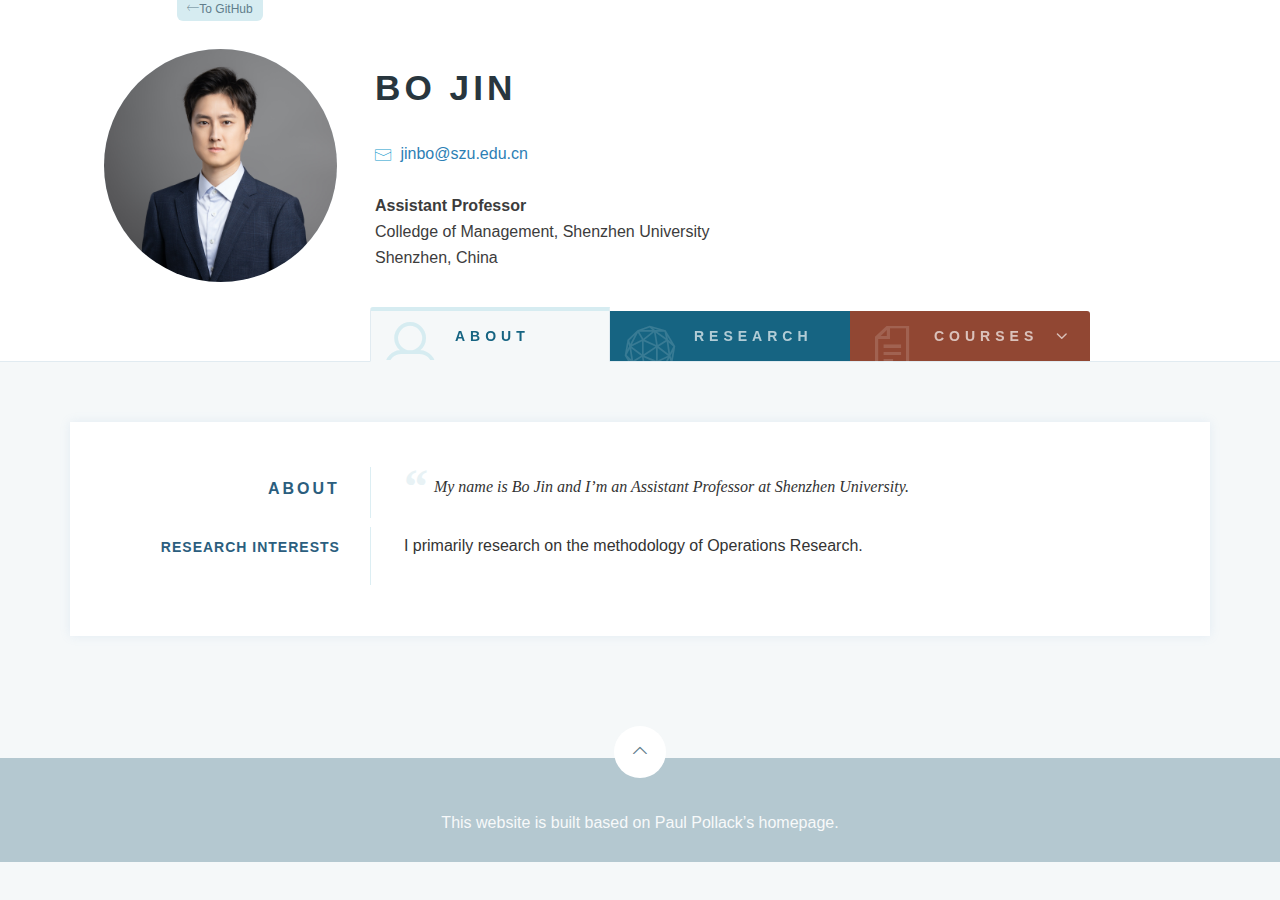
==== commit d6732e0c: "Update index.html" ====
--- a/index.html
+++ b/index.html
@@ -106,7 +106,7 @@
                                             <!-- end block title -->
                                             <!-- begin content block -->
                                             <div class="module-content col-sm-9">
-                                                <blockquote>My name is Bo Jin (Google Scholar) and I’m an Assistant Professor at Shenzhen University.</span>
+                                                <blockquote>My name is Bo Jin and I’m an Assistant Professor at Shenzhen University.</span>
                                                 </blockquote>
                                             </div>
                                             <!-- end content block -->
